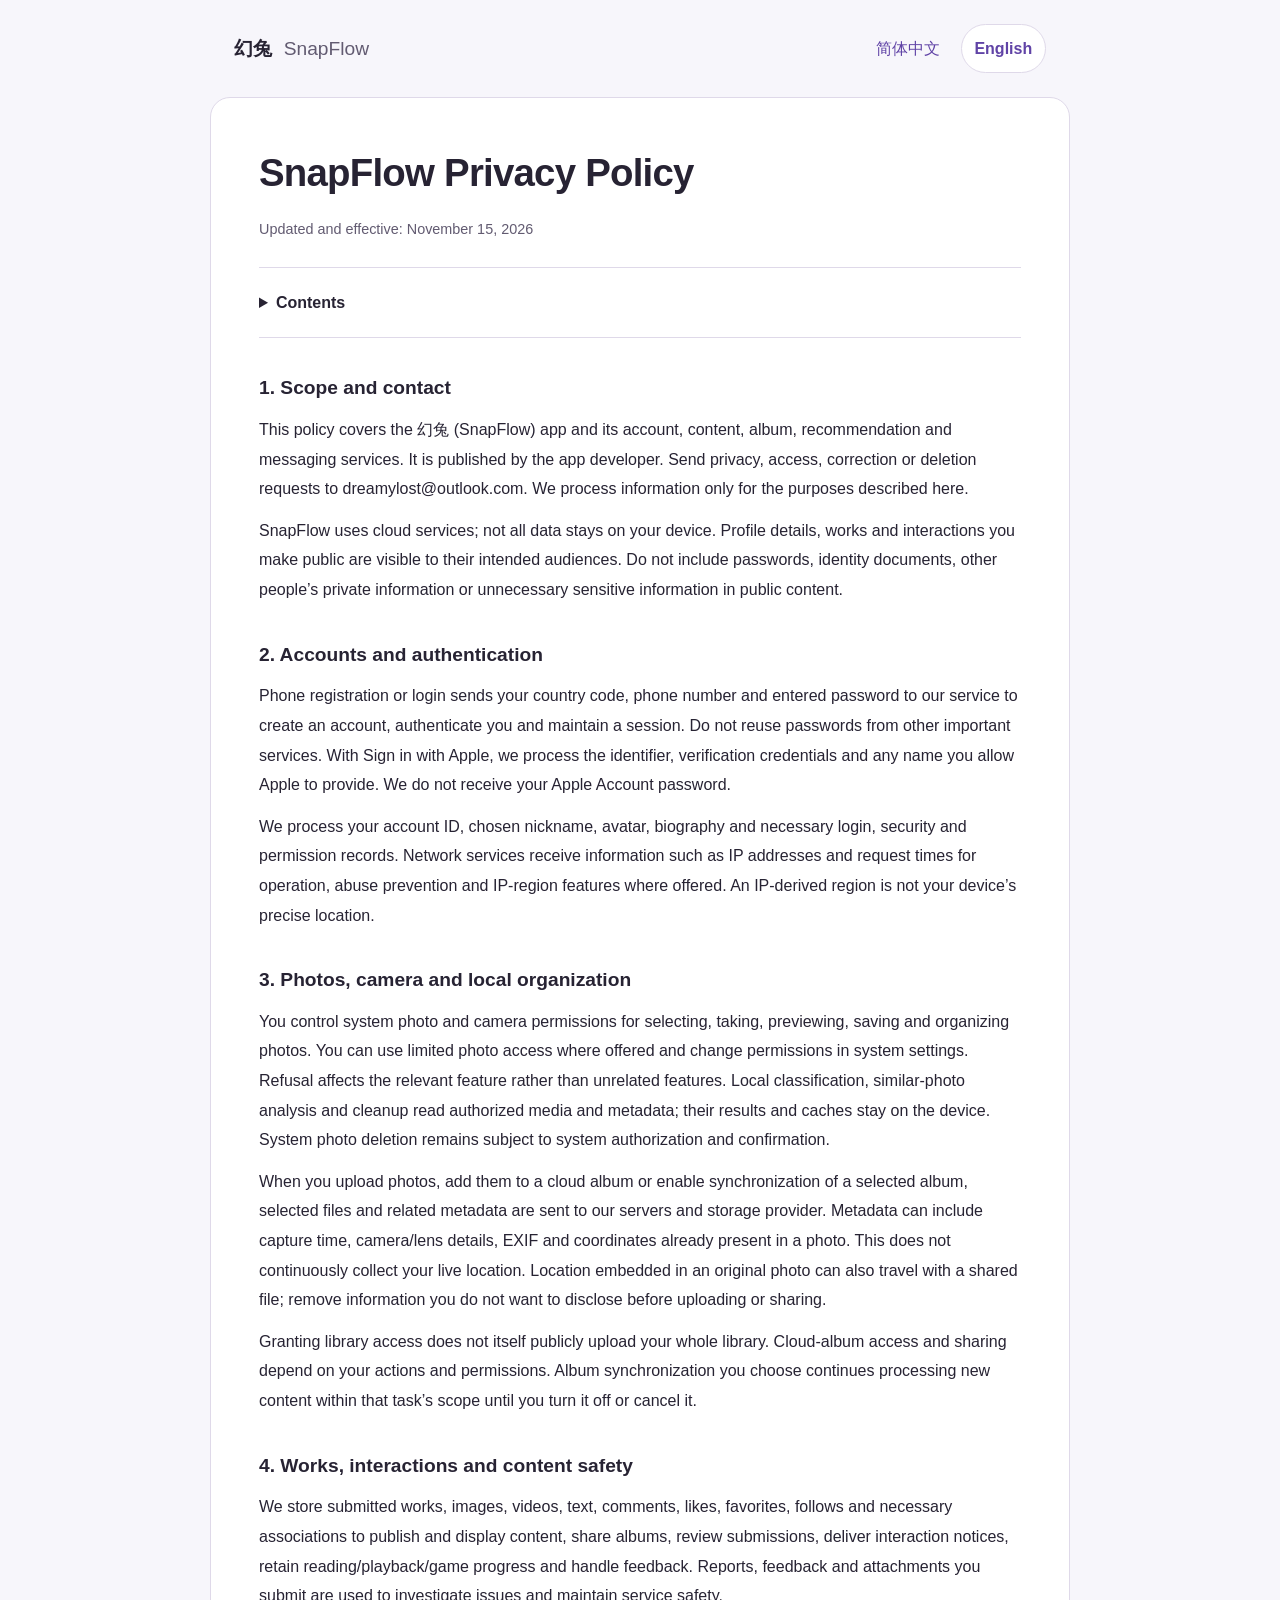
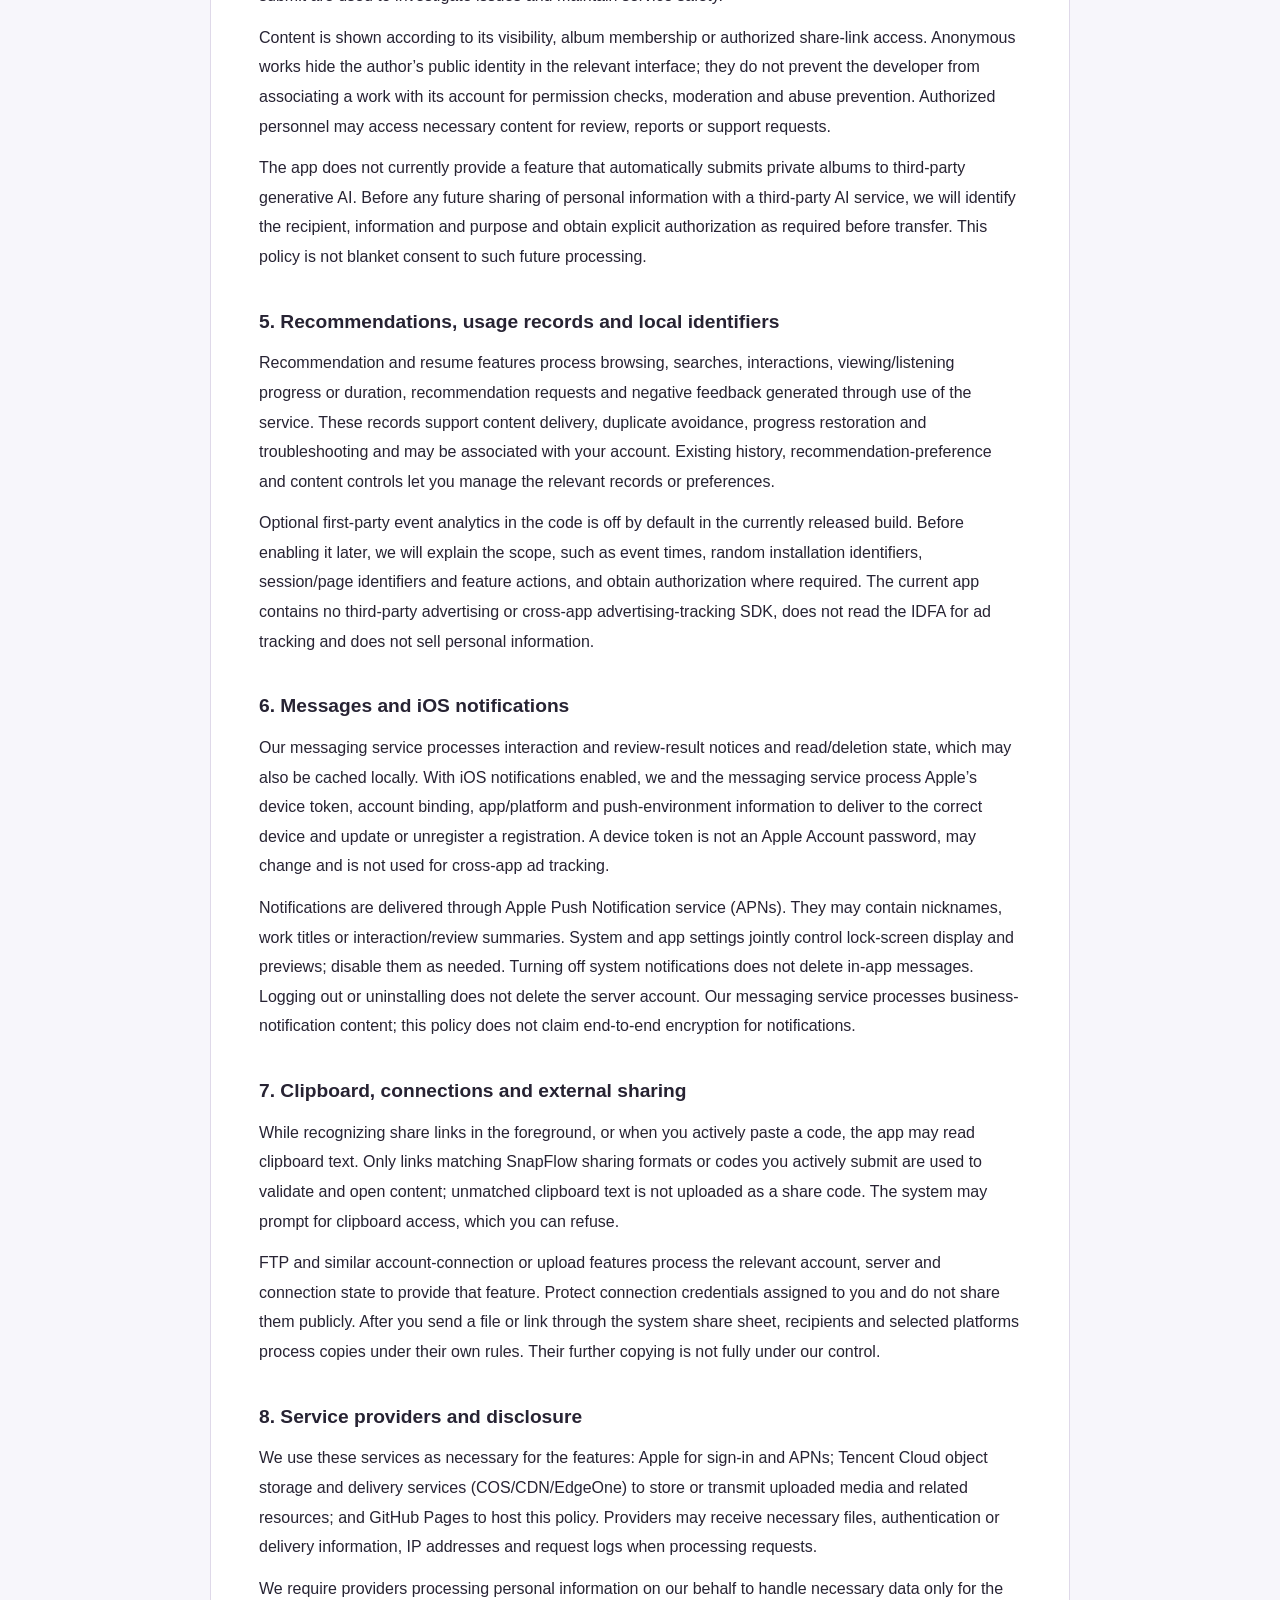
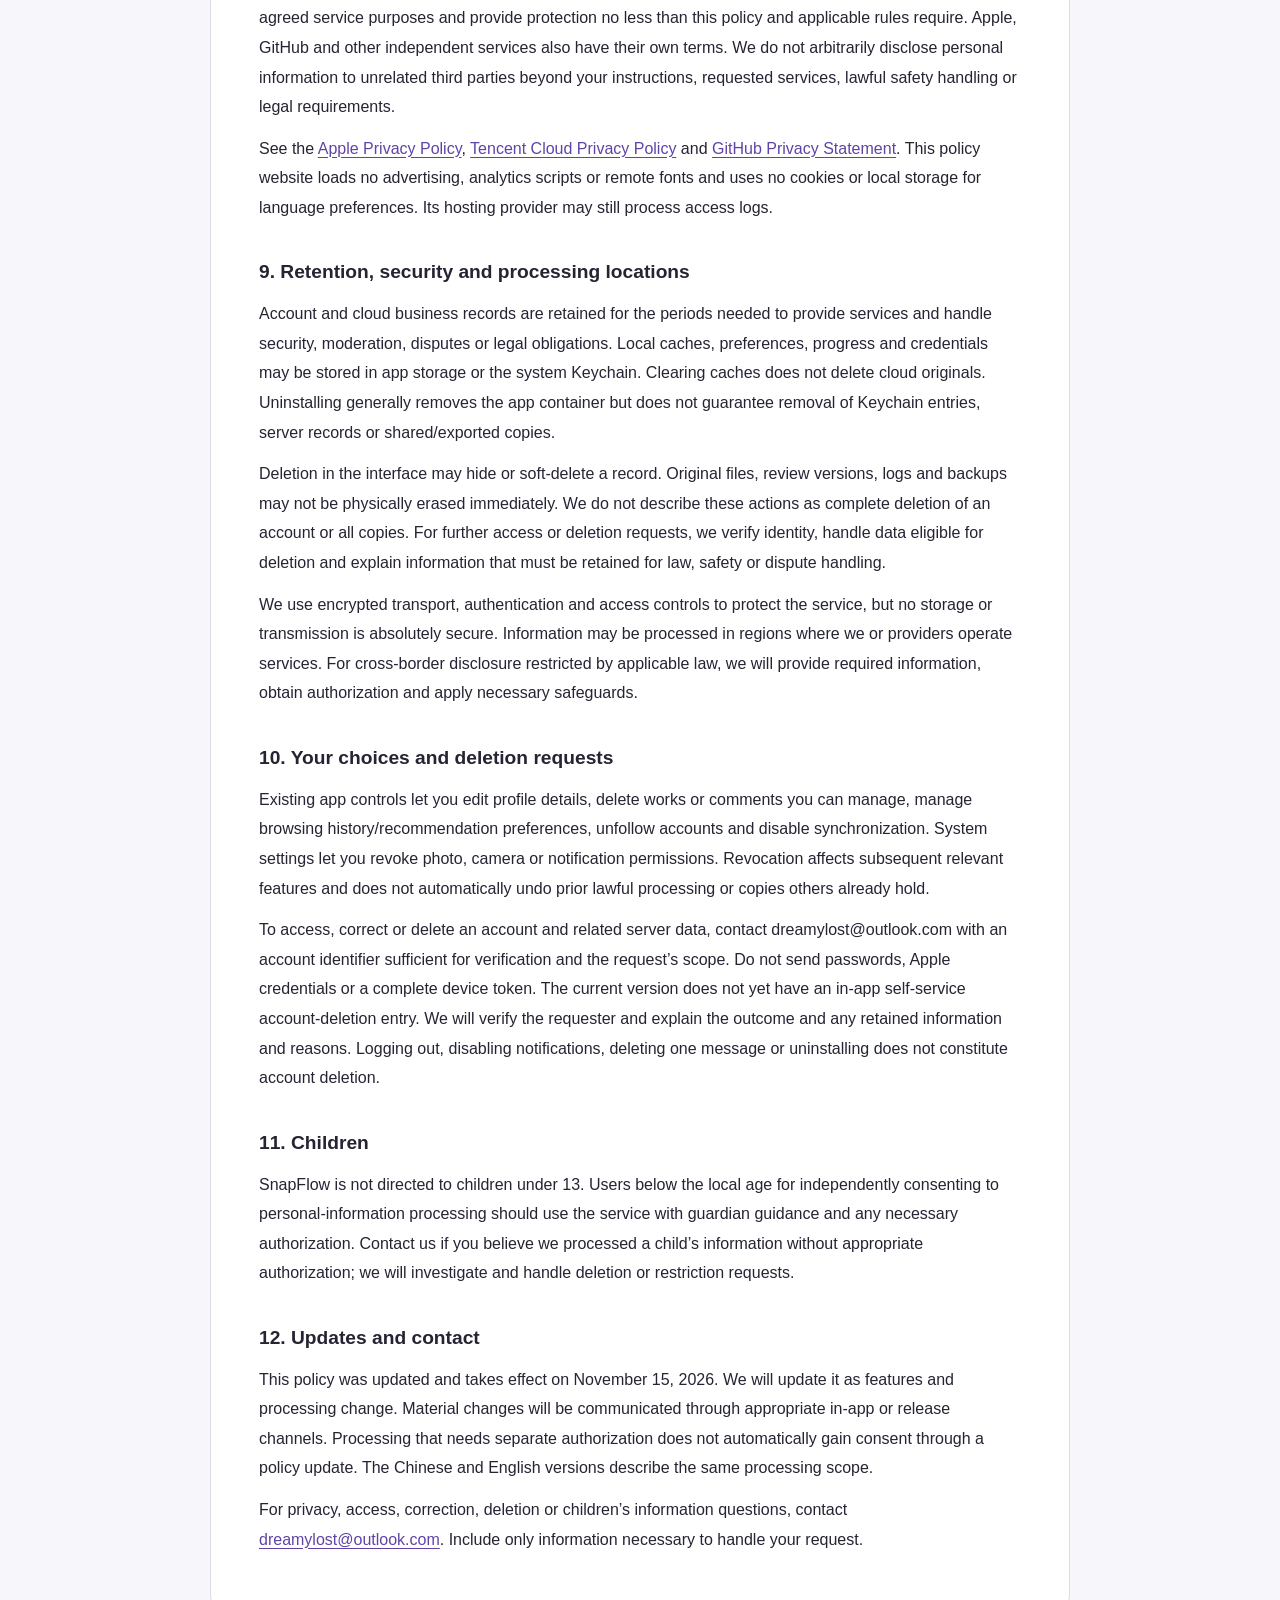
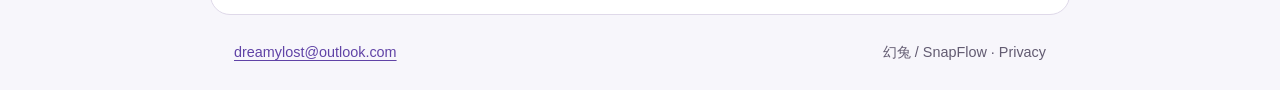
==== en.html @ d694e3eb "feat: publish bilingual SnapFlow privacy policy" ====
<!doctype html>
<html lang="en">
<head>
  <meta charset="utf-8">
  <meta name="viewport" content="width=device-width, initial-scale=1">
  <meta name="color-scheme" content="light dark">
  <meta name="description" content="幻兔 / SnapFlow 隐私政策 · Privacy Policy">
  <title>SnapFlow Privacy Policy</title>
  <link rel="canonical" href="https://bitlap.org/sf-app-privacy/en.html">
  <link rel="alternate" hreflang="zh-CN" href="https://bitlap.org/sf-app-privacy/zh-CN.html">
  <link rel="alternate" hreflang="en" href="https://bitlap.org/sf-app-privacy/en.html">
  <link rel="alternate" hreflang="x-default" href="https://bitlap.org/sf-app-privacy/">
  <link rel="stylesheet" href="style.css">
</head>
<body>
  <a class="skip" href="#policy">跳至正文 / Skip to content</a>
  <header><a class="brand" href="index.html">幻兔 <span>SnapFlow</span></a>
    <nav aria-label="语言 / Language"><a href="zh-CN.html" hreflang="zh-CN">简体中文</a><a href="en.html" hreflang="en" aria-current="page">English</a></nav>
  </header>
  <main id="policy"><h1>SnapFlow Privacy Policy</h1><p class="date">Updated and effective: November 15, 2026</p><details><summary>Contents</summary><ul><li><a href="#scope">1. Scope and contact</a></li><li><a href="#account">2. Accounts and authentication</a></li><li><a href="#photos">3. Photos, camera and local organization</a></li><li><a href="#content">4. Works, interactions and content safety</a></li><li><a href="#recommendations">5. Recommendations, usage records and local identifiers</a></li><li><a href="#messages">6. Messages and iOS notifications</a></li><li><a href="#permissions">7. Clipboard, connections and external sharing</a></li><li><a href="#providers">8. Service providers and disclosure</a></li><li><a href="#retention">9. Retention, security and processing locations</a></li><li><a href="#choices">10. Your choices and deletion requests</a></li><li><a href="#children">11. Children</a></li><li><a href="#updates">12. Updates and contact</a></li></ul></details><section aria-labelledby="scope"><h2 id="scope">1. Scope and contact</h2><p>This policy covers the 幻兔 (SnapFlow) app and its account, content, album, recommendation and messaging services. It is published by the app developer. Send privacy, access, correction or deletion requests to dreamylost@outlook.com. We process information only for the purposes described here.</p><p>SnapFlow uses cloud services; not all data stays on your device. Profile details, works and interactions you make public are visible to their intended audiences. Do not include passwords, identity documents, other people’s private information or unnecessary sensitive information in public content.</p></section><section aria-labelledby="account"><h2 id="account">2. Accounts and authentication</h2><p>Phone registration or login sends your country code, phone number and entered password to our service to create an account, authenticate you and maintain a session. Do not reuse passwords from other important services. With Sign in with Apple, we process the identifier, verification credentials and any name you allow Apple to provide. We do not receive your Apple Account password.</p><p>We process your account ID, chosen nickname, avatar, biography and necessary login, security and permission records. Network services receive information such as IP addresses and request times for operation, abuse prevention and IP-region features where offered. An IP-derived region is not your device’s precise location.</p></section><section aria-labelledby="photos"><h2 id="photos">3. Photos, camera and local organization</h2><p>You control system photo and camera permissions for selecting, taking, previewing, saving and organizing photos. You can use limited photo access where offered and change permissions in system settings. Refusal affects the relevant feature rather than unrelated features. Local classification, similar-photo analysis and cleanup read authorized media and metadata; their results and caches stay on the device. System photo deletion remains subject to system authorization and confirmation.</p><p>When you upload photos, add them to a cloud album or enable synchronization of a selected album, selected files and related metadata are sent to our servers and storage provider. Metadata can include capture time, camera/lens details, EXIF and coordinates already present in a photo. This does not continuously collect your live location. Location embedded in an original photo can also travel with a shared file; remove information you do not want to disclose before uploading or sharing.</p><p>Granting library access does not itself publicly upload your whole library. Cloud-album access and sharing depend on your actions and permissions. Album synchronization you choose continues processing new content within that task’s scope until you turn it off or cancel it.</p></section><section aria-labelledby="content"><h2 id="content">4. Works, interactions and content safety</h2><p>We store submitted works, images, videos, text, comments, likes, favorites, follows and necessary associations to publish and display content, share albums, review submissions, deliver interaction notices, retain reading/playback/game progress and handle feedback. Reports, feedback and attachments you submit are used to investigate issues and maintain service safety.</p><p>Content is shown according to its visibility, album membership or authorized share-link access. Anonymous works hide the author’s public identity in the relevant interface; they do not prevent the developer from associating a work with its account for permission checks, moderation and abuse prevention. Authorized personnel may access necessary content for review, reports or support requests.</p><p>The app does not currently provide a feature that automatically submits private albums to third-party generative AI. Before any future sharing of personal information with a third-party AI service, we will identify the recipient, information and purpose and obtain explicit authorization as required before transfer. This policy is not blanket consent to such future processing.</p></section><section aria-labelledby="recommendations"><h2 id="recommendations">5. Recommendations, usage records and local identifiers</h2><p>Recommendation and resume features process browsing, searches, interactions, viewing/listening progress or duration, recommendation requests and negative feedback generated through use of the service. These records support content delivery, duplicate avoidance, progress restoration and troubleshooting and may be associated with your account. Existing history, recommendation-preference and content controls let you manage the relevant records or preferences.</p><p>Optional first-party event analytics in the code is off by default in the currently released build. Before enabling it later, we will explain the scope, such as event times, random installation identifiers, session/page identifiers and feature actions, and obtain authorization where required. The current app contains no third-party advertising or cross-app advertising-tracking SDK, does not read the IDFA for ad tracking and does not sell personal information.</p></section><section aria-labelledby="messages"><h2 id="messages">6. Messages and iOS notifications</h2><p>Our messaging service processes interaction and review-result notices and read/deletion state, which may also be cached locally. With iOS notifications enabled, we and the messaging service process Apple’s device token, account binding, app/platform and push-environment information to deliver to the correct device and update or unregister a registration. A device token is not an Apple Account password, may change and is not used for cross-app ad tracking.</p><p>Notifications are delivered through Apple Push Notification service (APNs). They may contain nicknames, work titles or interaction/review summaries. System and app settings jointly control lock-screen display and previews; disable them as needed. Turning off system notifications does not delete in-app messages. Logging out or uninstalling does not delete the server account. Our messaging service processes business-notification content; this policy does not claim end-to-end encryption for notifications.</p></section><section aria-labelledby="permissions"><h2 id="permissions">7. Clipboard, connections and external sharing</h2><p>While recognizing share links in the foreground, or when you actively paste a code, the app may read clipboard text. Only links matching SnapFlow sharing formats or codes you actively submit are used to validate and open content; unmatched clipboard text is not uploaded as a share code. The system may prompt for clipboard access, which you can refuse.</p><p>FTP and similar account-connection or upload features process the relevant account, server and connection state to provide that feature. Protect connection credentials assigned to you and do not share them publicly. After you send a file or link through the system share sheet, recipients and selected platforms process copies under their own rules. Their further copying is not fully under our control.</p></section><section aria-labelledby="providers"><h2 id="providers">8. Service providers and disclosure</h2><p>We use these services as necessary for the features: Apple for sign-in and APNs; Tencent Cloud object storage and delivery services (COS/CDN/EdgeOne) to store or transmit uploaded media and related resources; and GitHub Pages to host this policy. Providers may receive necessary files, authentication or delivery information, IP addresses and request logs when processing requests.</p><p>We require providers processing personal information on our behalf to handle necessary data only for the agreed service purposes and provide protection no less than this policy and applicable rules require. Apple, GitHub and other independent services also have their own terms. We do not arbitrarily disclose personal information to unrelated third parties beyond your instructions, requested services, lawful safety handling or legal requirements.</p><p>See the <a href="https://www.apple.com/legal/privacy/">Apple Privacy Policy</a>, <a href="https://www.tencentcloud.com/document/product/301/17345">Tencent Cloud Privacy Policy</a> and <a href="https://docs.github.com/en/site-policy/privacy-policies/github-general-privacy-statement">GitHub Privacy Statement</a>. This policy website loads no advertising, analytics scripts or remote fonts and uses no cookies or local storage for language preferences. Its hosting provider may still process access logs.</p></section><section aria-labelledby="retention"><h2 id="retention">9. Retention, security and processing locations</h2><p>Account and cloud business records are retained for the periods needed to provide services and handle security, moderation, disputes or legal obligations. Local caches, preferences, progress and credentials may be stored in app storage or the system Keychain. Clearing caches does not delete cloud originals. Uninstalling generally removes the app container but does not guarantee removal of Keychain entries, server records or shared/exported copies.</p><p>Deletion in the interface may hide or soft-delete a record. Original files, review versions, logs and backups may not be physically erased immediately. We do not describe these actions as complete deletion of an account or all copies. For further access or deletion requests, we verify identity, handle data eligible for deletion and explain information that must be retained for law, safety or dispute handling.</p><p>We use encrypted transport, authentication and access controls to protect the service, but no storage or transmission is absolutely secure. Information may be processed in regions where we or providers operate services. For cross-border disclosure restricted by applicable law, we will provide required information, obtain authorization and apply necessary safeguards.</p></section><section aria-labelledby="choices"><h2 id="choices">10. Your choices and deletion requests</h2><p>Existing app controls let you edit profile details, delete works or comments you can manage, manage browsing history/recommendation preferences, unfollow accounts and disable synchronization. System settings let you revoke photo, camera or notification permissions. Revocation affects subsequent relevant features and does not automatically undo prior lawful processing or copies others already hold.</p><p>To access, correct or delete an account and related server data, contact dreamylost@outlook.com with an account identifier sufficient for verification and the request’s scope. Do not send passwords, Apple credentials or a complete device token. The current version does not yet have an in-app self-service account-deletion entry. We will verify the requester and explain the outcome and any retained information and reasons. Logging out, disabling notifications, deleting one message or uninstalling does not constitute account deletion.</p></section><section aria-labelledby="children"><h2 id="children">11. Children</h2><p>SnapFlow is not directed to children under 13. Users below the local age for independently consenting to personal-information processing should use the service with guardian guidance and any necessary authorization. Contact us if you believe we processed a child’s information without appropriate authorization; we will investigate and handle deletion or restriction requests.</p></section><section aria-labelledby="updates"><h2 id="updates">12. Updates and contact</h2><p>This policy was updated and takes effect on November 15, 2026. We will update it as features and processing change. Material changes will be communicated through appropriate in-app or release channels. Processing that needs separate authorization does not automatically gain consent through a policy update. The Chinese and English versions describe the same processing scope.</p><p>For privacy, access, correction, deletion or children’s information questions, contact <a href="mailto:dreamylost@outlook.com">dreamylost@outlook.com</a>. Include only information necessary to handle your request.</p></section></main>
  <footer><a href="mailto:dreamylost@outlook.com">dreamylost@outlook.com</a>
    <span>幻兔 / SnapFlow · Privacy</span></footer>
</body>
</html>
---- style.css ----
:root { color-scheme: light dark; --bg:#f7f6fb; --paper:#fff; --ink:#272333; --muted:#625b71; --line:#dfd9e9; --accent:#6043a6; }
* { box-sizing:border-box; }
html { scroll-padding-top:1.5rem; }
body { margin:0; background:var(--bg); color:var(--ink); font:1rem/1.85 -apple-system,BlinkMacSystemFont,"Segoe UI",sans-serif; overflow-wrap:anywhere; }
a { color:var(--accent); text-underline-offset:.2em; }
a:hover { text-decoration-thickness:2px; }
a:focus-visible,summary:focus-visible { outline:3px solid var(--accent); outline-offset:4px; border-radius:3px; }
header,main,footer { max-width:860px; margin:auto; }
header { display:flex; justify-content:space-between; align-items:center; flex-wrap:wrap; gap:1rem; padding:1.5rem; }
.brand { font-weight:750; font-size:1.2rem; text-decoration:none; color:var(--ink); }
.brand span { color:var(--muted); font-weight:400; margin-left:.4rem; }
nav { display:flex; gap:.4rem; flex-wrap:wrap; }
nav a { padding:.55rem .8rem; text-decoration:none; border:1px solid transparent; border-radius:999px; }
nav a[aria-current="page"] { border-color:var(--line); background:var(--paper); font-weight:650; }
main { background:var(--paper); padding:clamp(1.25rem,5vw,3rem); border:1px solid var(--line); border-radius:20px; }
h1 { margin:0; font-size:clamp(1.8rem,5vw,2.4rem); line-height:1.4; letter-spacing:-.02em; }
h1 span { color:var(--muted); font-weight:500; }
h2 { font-size:1.2rem; margin:2.25rem 0 .75rem; line-height:1.5; }
p { margin:.75rem 0; }
.date { color:var(--muted); font-size:.9rem; margin:1rem 0 1.5rem; }
details { border-block:1px solid var(--line); padding:.8rem 0; }
summary { cursor:pointer; font-weight:600; min-height:44px; display:list-item; align-content:center; }
details ul { list-style:none; padding:0; margin:.5rem 0; }
details li a { display:block; padding:.25rem 0; }
.choices { display:grid; grid-template-columns:repeat(auto-fit,minmax(min(100%,220px),1fr)); gap:1rem; margin:1.5rem 0; }
.choices a { display:flex; justify-content:space-between; gap:1rem; padding:1rem; border:1px solid var(--line); border-radius:12px; text-decoration:none; font-weight:650; }
footer { padding:1.5rem; color:var(--muted); font-size:.9rem; display:flex; justify-content:space-between; flex-wrap:wrap; gap:.5rem; }
.skip { position:absolute; left:1rem; top:-8rem; background:var(--paper); padding:.75rem; z-index:1; }
.skip:focus { top:1rem; }
@media (max-width:600px) { main { margin:0 .75rem; border-radius:14px; } header,footer { padding:1.25rem; } }
@media (prefers-color-scheme:dark) { :root { --bg:#1d1b24; --paper:#262330; --ink:#f2edf9; --muted:#c3b9d1; --line:#4a425c; --accent:#c9b3ff; } }
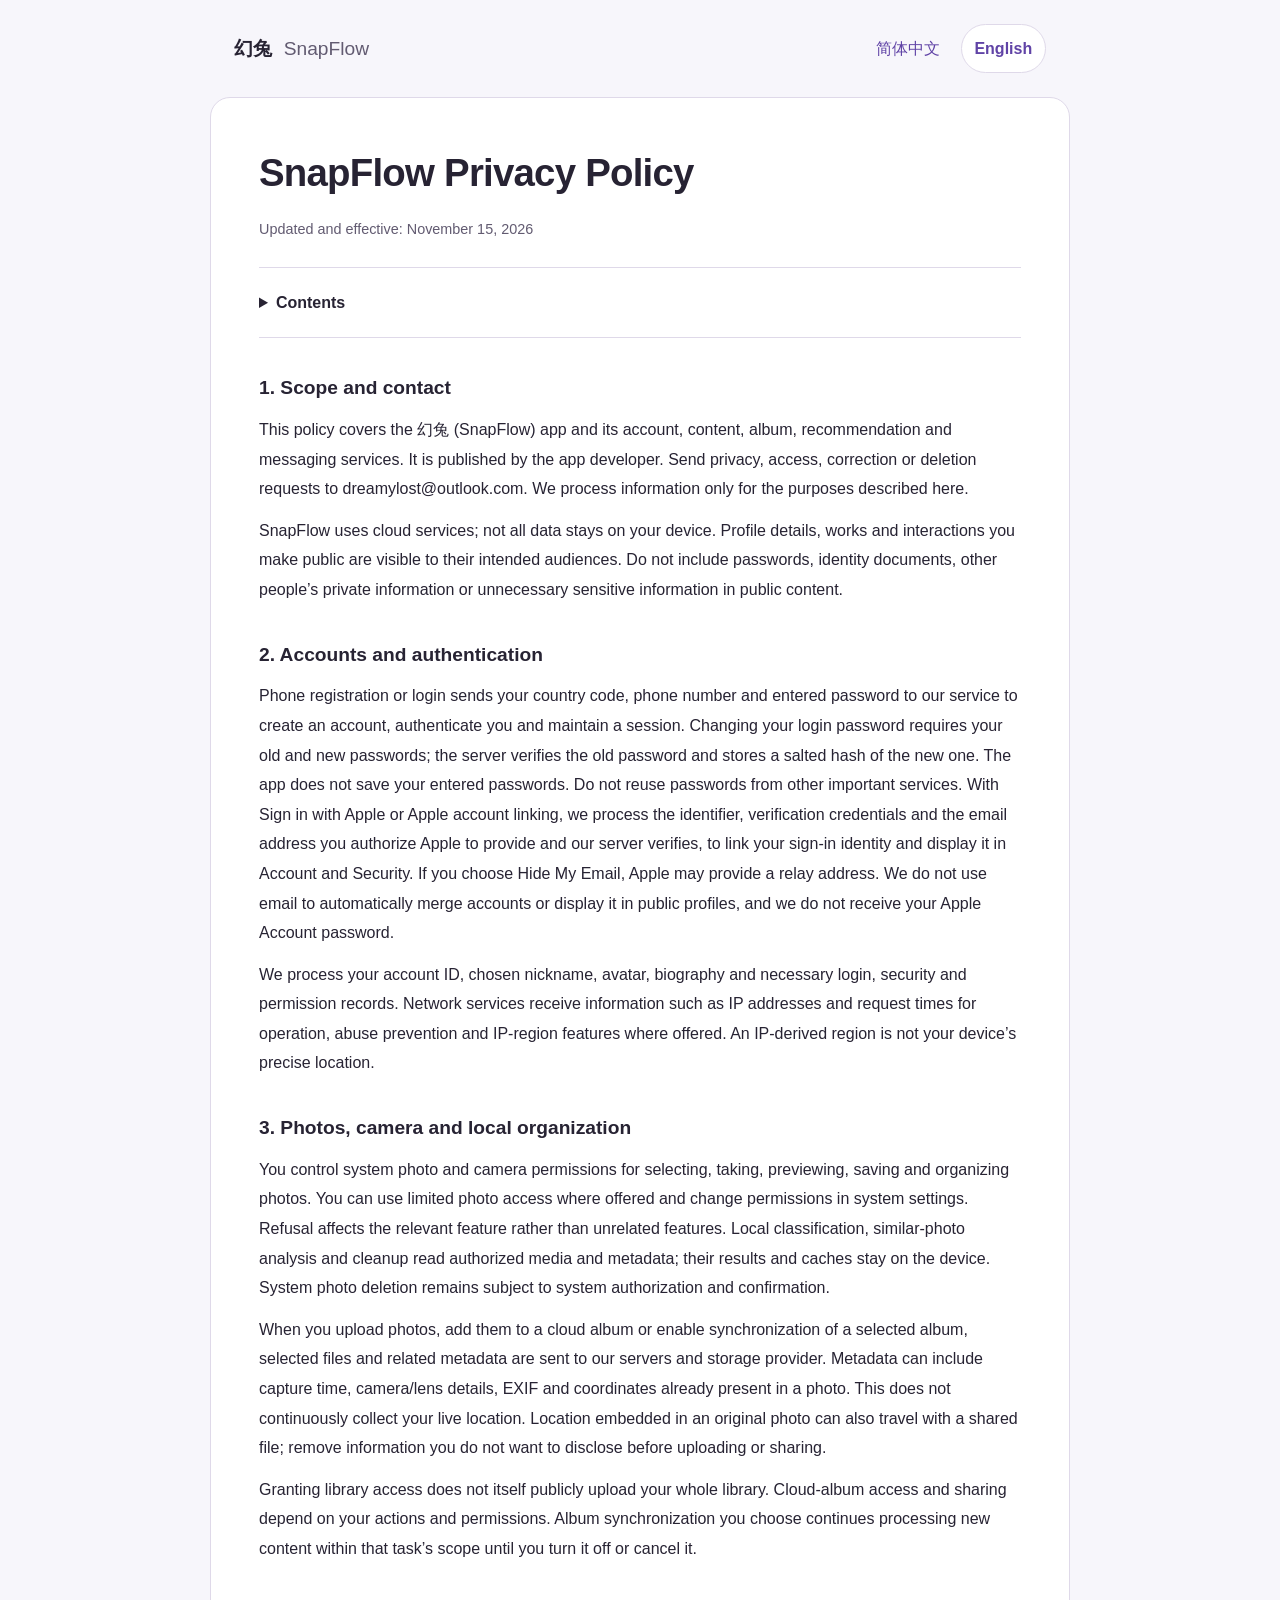
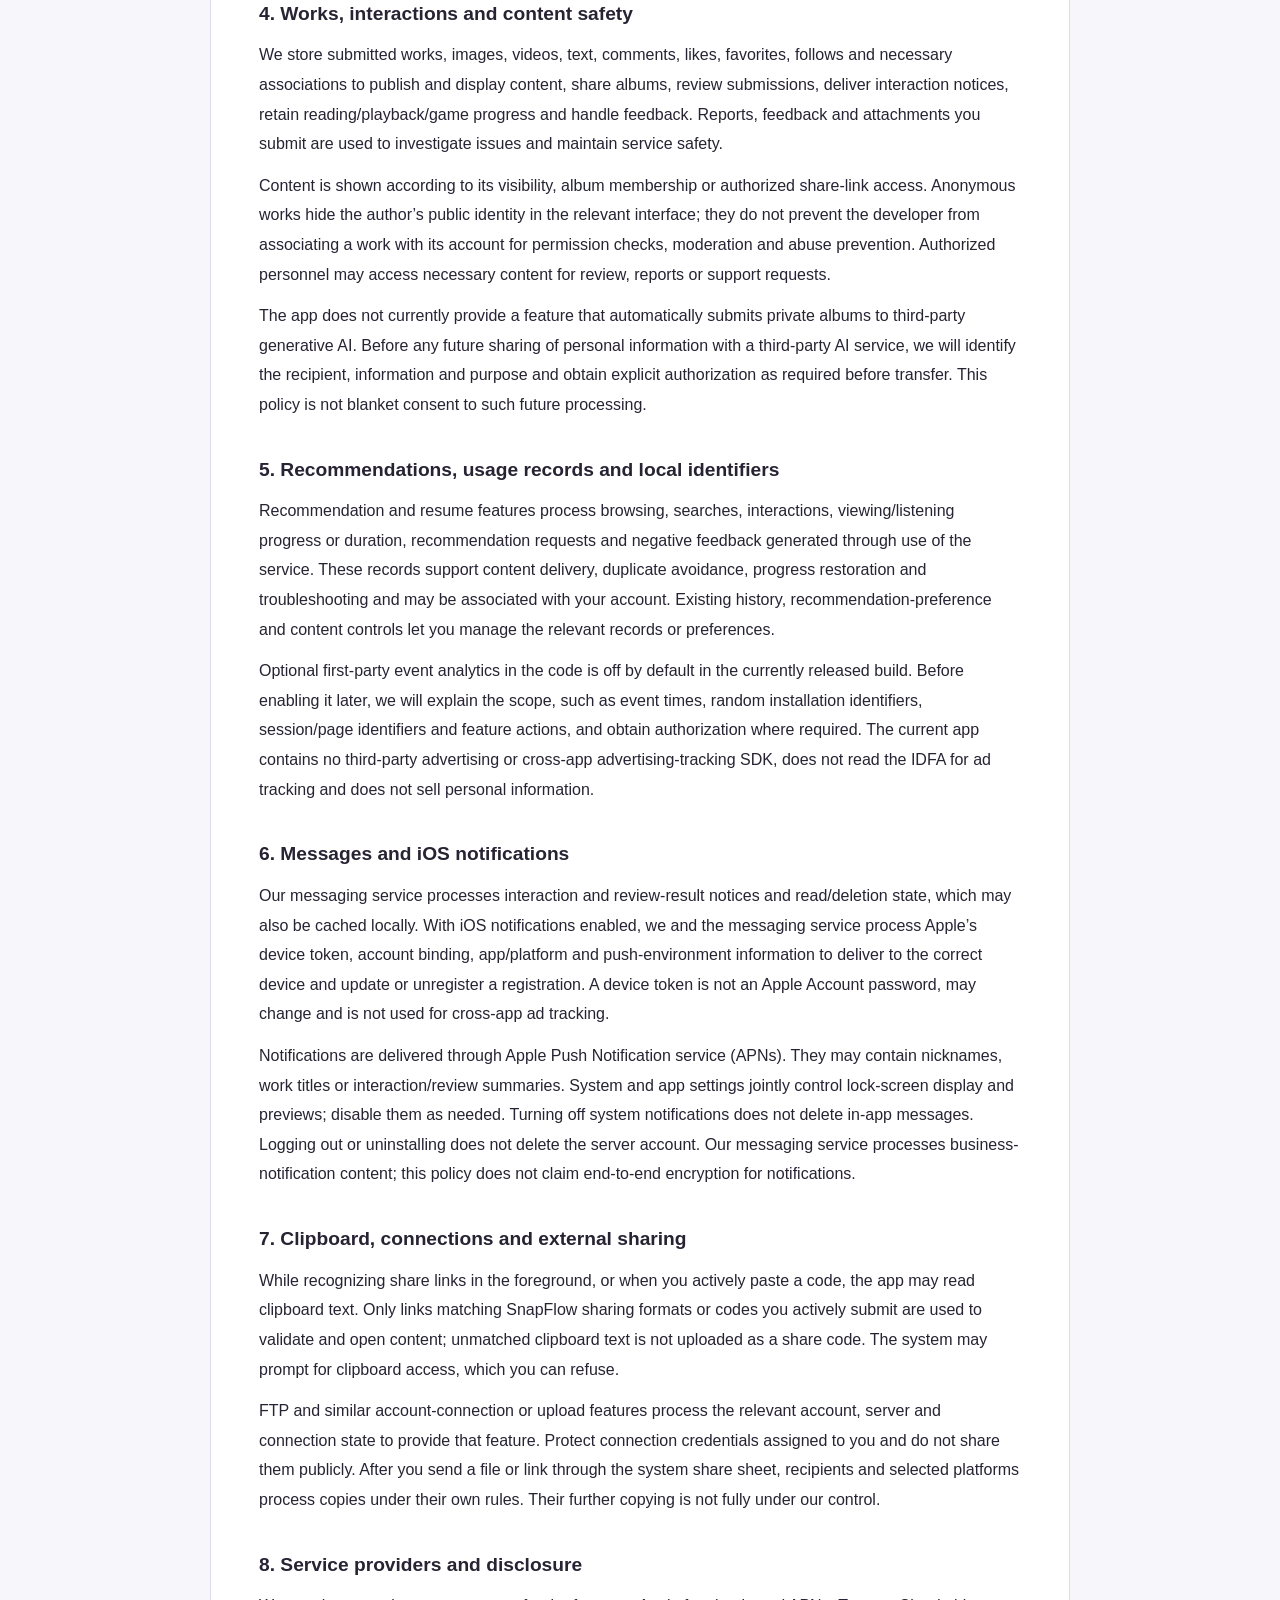
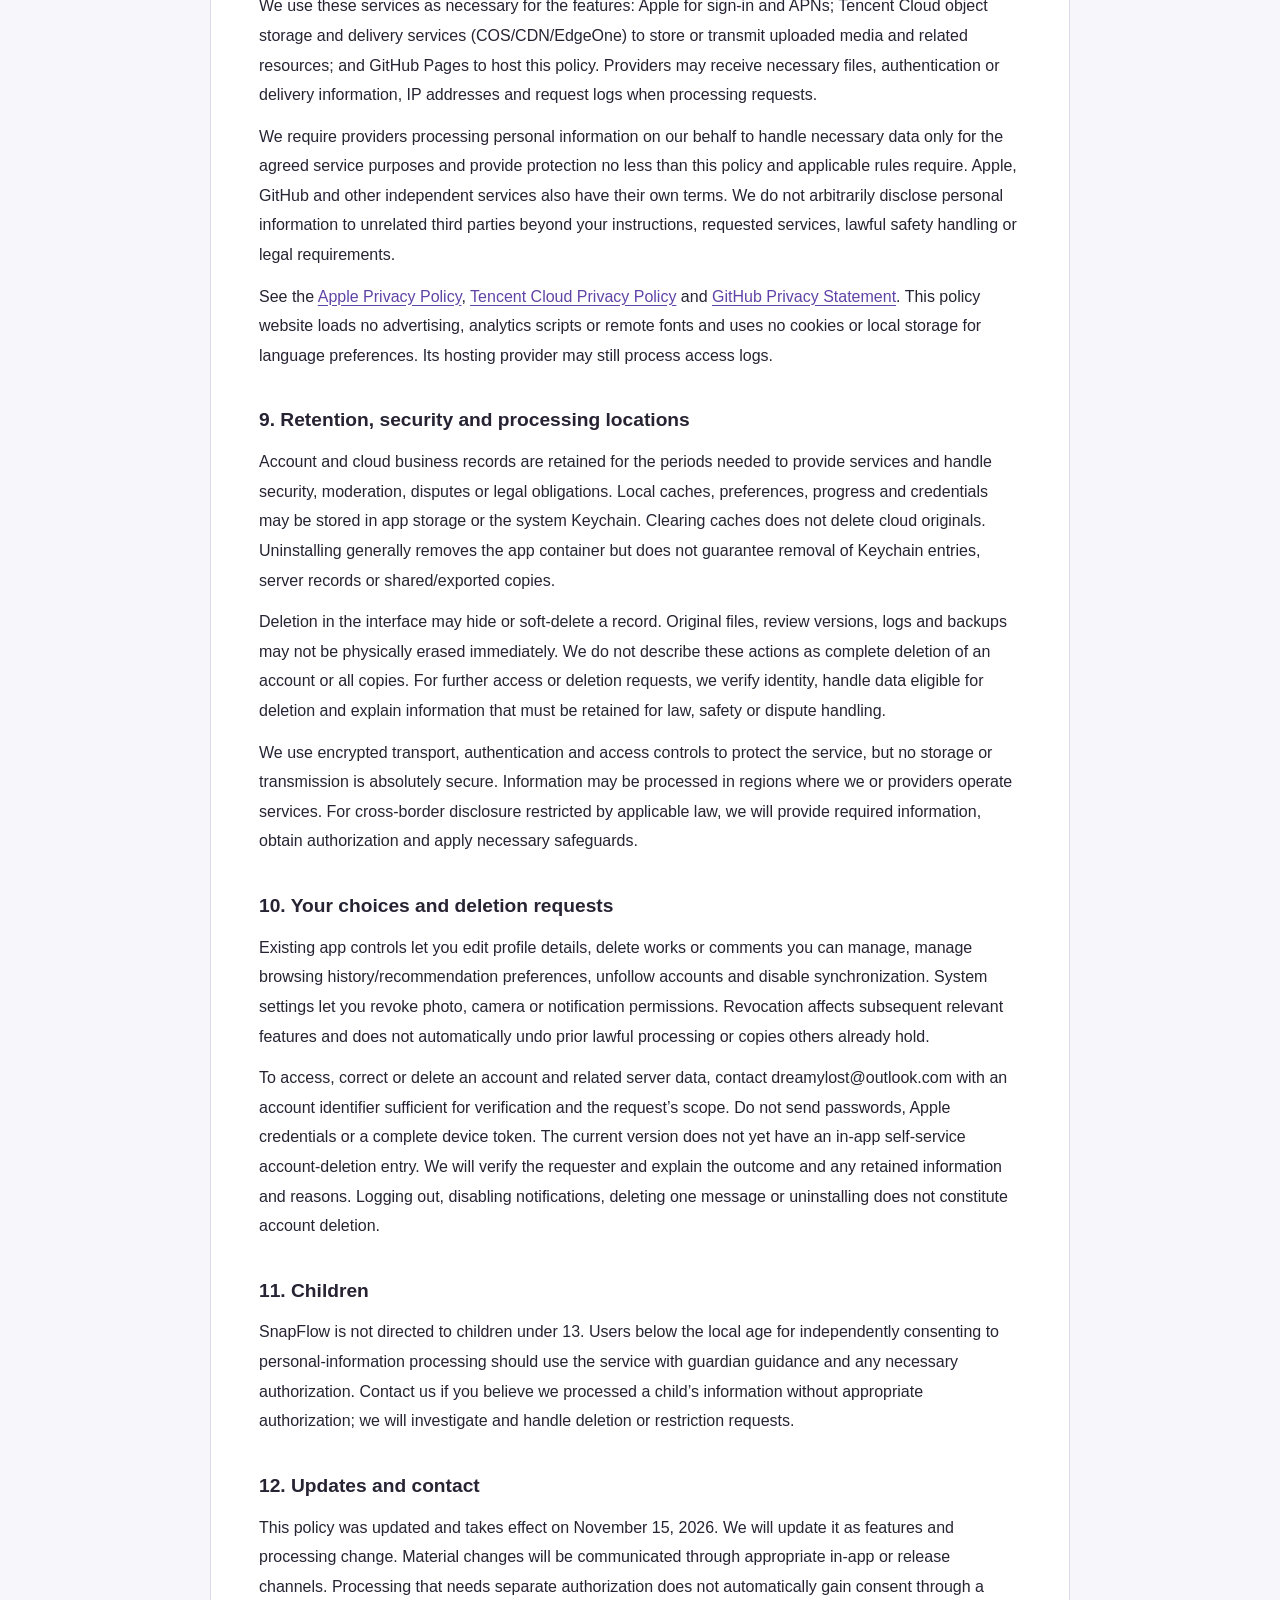
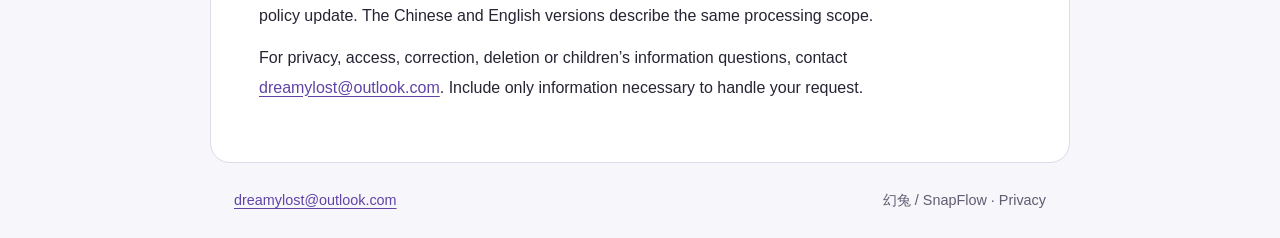
==== commit 5a151a3b: "docs: explain verified Apple email and password changes" ====
--- a/en.html
+++ b/en.html
@@ -17,7 +17,7 @@
   <header><a class="brand" href="index.html">幻兔 <span>SnapFlow</span></a>
     <nav aria-label="语言 / Language"><a href="zh-CN.html" hreflang="zh-CN">简体中文</a><a href="en.html" hreflang="en" aria-current="page">English</a></nav>
   </header>
-  <main id="policy"><h1>SnapFlow Privacy Policy</h1><p class="date">Updated and effective: November 15, 2026</p><details><summary>Contents</summary><ul><li><a href="#scope">1. Scope and contact</a></li><li><a href="#account">2. Accounts and authentication</a></li><li><a href="#photos">3. Photos, camera and local organization</a></li><li><a href="#content">4. Works, interactions and content safety</a></li><li><a href="#recommendations">5. Recommendations, usage records and local identifiers</a></li><li><a href="#messages">6. Messages and iOS notifications</a></li><li><a href="#permissions">7. Clipboard, connections and external sharing</a></li><li><a href="#providers">8. Service providers and disclosure</a></li><li><a href="#retention">9. Retention, security and processing locations</a></li><li><a href="#choices">10. Your choices and deletion requests</a></li><li><a href="#children">11. Children</a></li><li><a href="#updates">12. Updates and contact</a></li></ul></details><section aria-labelledby="scope"><h2 id="scope">1. Scope and contact</h2><p>This policy covers the 幻兔 (SnapFlow) app and its account, content, album, recommendation and messaging services. It is published by the app developer. Send privacy, access, correction or deletion requests to dreamylost@outlook.com. We process information only for the purposes described here.</p><p>SnapFlow uses cloud services; not all data stays on your device. Profile details, works and interactions you make public are visible to their intended audiences. Do not include passwords, identity documents, other people’s private information or unnecessary sensitive information in public content.</p></section><section aria-labelledby="account"><h2 id="account">2. Accounts and authentication</h2><p>Phone registration or login sends your country code, phone number and entered password to our service to create an account, authenticate you and maintain a session. Do not reuse passwords from other important services. With Sign in with Apple, we process the identifier, verification credentials and any name you allow Apple to provide. We do not receive your Apple Account password.</p><p>We process your account ID, chosen nickname, avatar, biography and necessary login, security and permission records. Network services receive information such as IP addresses and request times for operation, abuse prevention and IP-region features where offered. An IP-derived region is not your device’s precise location.</p></section><section aria-labelledby="photos"><h2 id="photos">3. Photos, camera and local organization</h2><p>You control system photo and camera permissions for selecting, taking, previewing, saving and organizing photos. You can use limited photo access where offered and change permissions in system settings. Refusal affects the relevant feature rather than unrelated features. Local classification, similar-photo analysis and cleanup read authorized media and metadata; their results and caches stay on the device. System photo deletion remains subject to system authorization and confirmation.</p><p>When you upload photos, add them to a cloud album or enable synchronization of a selected album, selected files and related metadata are sent to our servers and storage provider. Metadata can include capture time, camera/lens details, EXIF and coordinates already present in a photo. This does not continuously collect your live location. Location embedded in an original photo can also travel with a shared file; remove information you do not want to disclose before uploading or sharing.</p><p>Granting library access does not itself publicly upload your whole library. Cloud-album access and sharing depend on your actions and permissions. Album synchronization you choose continues processing new content within that task’s scope until you turn it off or cancel it.</p></section><section aria-labelledby="content"><h2 id="content">4. Works, interactions and content safety</h2><p>We store submitted works, images, videos, text, comments, likes, favorites, follows and necessary associations to publish and display content, share albums, review submissions, deliver interaction notices, retain reading/playback/game progress and handle feedback. Reports, feedback and attachments you submit are used to investigate issues and maintain service safety.</p><p>Content is shown according to its visibility, album membership or authorized share-link access. Anonymous works hide the author’s public identity in the relevant interface; they do not prevent the developer from associating a work with its account for permission checks, moderation and abuse prevention. Authorized personnel may access necessary content for review, reports or support requests.</p><p>The app does not currently provide a feature that automatically submits private albums to third-party generative AI. Before any future sharing of personal information with a third-party AI service, we will identify the recipient, information and purpose and obtain explicit authorization as required before transfer. This policy is not blanket consent to such future processing.</p></section><section aria-labelledby="recommendations"><h2 id="recommendations">5. Recommendations, usage records and local identifiers</h2><p>Recommendation and resume features process browsing, searches, interactions, viewing/listening progress or duration, recommendation requests and negative feedback generated through use of the service. These records support content delivery, duplicate avoidance, progress restoration and troubleshooting and may be associated with your account. Existing history, recommendation-preference and content controls let you manage the relevant records or preferences.</p><p>Optional first-party event analytics in the code is off by default in the currently released build. Before enabling it later, we will explain the scope, such as event times, random installation identifiers, session/page identifiers and feature actions, and obtain authorization where required. The current app contains no third-party advertising or cross-app advertising-tracking SDK, does not read the IDFA for ad tracking and does not sell personal information.</p></section><section aria-labelledby="messages"><h2 id="messages">6. Messages and iOS notifications</h2><p>Our messaging service processes interaction and review-result notices and read/deletion state, which may also be cached locally. With iOS notifications enabled, we and the messaging service process Apple’s device token, account binding, app/platform and push-environment information to deliver to the correct device and update or unregister a registration. A device token is not an Apple Account password, may change and is not used for cross-app ad tracking.</p><p>Notifications are delivered through Apple Push Notification service (APNs). They may contain nicknames, work titles or interaction/review summaries. System and app settings jointly control lock-screen display and previews; disable them as needed. Turning off system notifications does not delete in-app messages. Logging out or uninstalling does not delete the server account. Our messaging service processes business-notification content; this policy does not claim end-to-end encryption for notifications.</p></section><section aria-labelledby="permissions"><h2 id="permissions">7. Clipboard, connections and external sharing</h2><p>While recognizing share links in the foreground, or when you actively paste a code, the app may read clipboard text. Only links matching SnapFlow sharing formats or codes you actively submit are used to validate and open content; unmatched clipboard text is not uploaded as a share code. The system may prompt for clipboard access, which you can refuse.</p><p>FTP and similar account-connection or upload features process the relevant account, server and connection state to provide that feature. Protect connection credentials assigned to you and do not share them publicly. After you send a file or link through the system share sheet, recipients and selected platforms process copies under their own rules. Their further copying is not fully under our control.</p></section><section aria-labelledby="providers"><h2 id="providers">8. Service providers and disclosure</h2><p>We use these services as necessary for the features: Apple for sign-in and APNs; Tencent Cloud object storage and delivery services (COS/CDN/EdgeOne) to store or transmit uploaded media and related resources; and GitHub Pages to host this policy. Providers may receive necessary files, authentication or delivery information, IP addresses and request logs when processing requests.</p><p>We require providers processing personal information on our behalf to handle necessary data only for the agreed service purposes and provide protection no less than this policy and applicable rules require. Apple, GitHub and other independent services also have their own terms. We do not arbitrarily disclose personal information to unrelated third parties beyond your instructions, requested services, lawful safety handling or legal requirements.</p><p>See the <a href="https://www.apple.com/legal/privacy/">Apple Privacy Policy</a>, <a href="https://www.tencentcloud.com/document/product/301/17345">Tencent Cloud Privacy Policy</a> and <a href="https://docs.github.com/en/site-policy/privacy-policies/github-general-privacy-statement">GitHub Privacy Statement</a>. This policy website loads no advertising, analytics scripts or remote fonts and uses no cookies or local storage for language preferences. Its hosting provider may still process access logs.</p></section><section aria-labelledby="retention"><h2 id="retention">9. Retention, security and processing locations</h2><p>Account and cloud business records are retained for the periods needed to provide services and handle security, moderation, disputes or legal obligations. Local caches, preferences, progress and credentials may be stored in app storage or the system Keychain. Clearing caches does not delete cloud originals. Uninstalling generally removes the app container but does not guarantee removal of Keychain entries, server records or shared/exported copies.</p><p>Deletion in the interface may hide or soft-delete a record. Original files, review versions, logs and backups may not be physically erased immediately. We do not describe these actions as complete deletion of an account or all copies. For further access or deletion requests, we verify identity, handle data eligible for deletion and explain information that must be retained for law, safety or dispute handling.</p><p>We use encrypted transport, authentication and access controls to protect the service, but no storage or transmission is absolutely secure. Information may be processed in regions where we or providers operate services. For cross-border disclosure restricted by applicable law, we will provide required information, obtain authorization and apply necessary safeguards.</p></section><section aria-labelledby="choices"><h2 id="choices">10. Your choices and deletion requests</h2><p>Existing app controls let you edit profile details, delete works or comments you can manage, manage browsing history/recommendation preferences, unfollow accounts and disable synchronization. System settings let you revoke photo, camera or notification permissions. Revocation affects subsequent relevant features and does not automatically undo prior lawful processing or copies others already hold.</p><p>To access, correct or delete an account and related server data, contact dreamylost@outlook.com with an account identifier sufficient for verification and the request’s scope. Do not send passwords, Apple credentials or a complete device token. The current version does not yet have an in-app self-service account-deletion entry. We will verify the requester and explain the outcome and any retained information and reasons. Logging out, disabling notifications, deleting one message or uninstalling does not constitute account deletion.</p></section><section aria-labelledby="children"><h2 id="children">11. Children</h2><p>SnapFlow is not directed to children under 13. Users below the local age for independently consenting to personal-information processing should use the service with guardian guidance and any necessary authorization. Contact us if you believe we processed a child’s information without appropriate authorization; we will investigate and handle deletion or restriction requests.</p></section><section aria-labelledby="updates"><h2 id="updates">12. Updates and contact</h2><p>This policy was updated and takes effect on November 15, 2026. We will update it as features and processing change. Material changes will be communicated through appropriate in-app or release channels. Processing that needs separate authorization does not automatically gain consent through a policy update. The Chinese and English versions describe the same processing scope.</p><p>For privacy, access, correction, deletion or children’s information questions, contact <a href="mailto:dreamylost@outlook.com">dreamylost@outlook.com</a>. Include only information necessary to handle your request.</p></section></main>
+  <main id="policy"><h1>SnapFlow Privacy Policy</h1><p class="date">Updated and effective: November 15, 2026</p><details><summary>Contents</summary><ul><li><a href="#scope">1. Scope and contact</a></li><li><a href="#account">2. Accounts and authentication</a></li><li><a href="#photos">3. Photos, camera and local organization</a></li><li><a href="#content">4. Works, interactions and content safety</a></li><li><a href="#recommendations">5. Recommendations, usage records and local identifiers</a></li><li><a href="#messages">6. Messages and iOS notifications</a></li><li><a href="#permissions">7. Clipboard, connections and external sharing</a></li><li><a href="#providers">8. Service providers and disclosure</a></li><li><a href="#retention">9. Retention, security and processing locations</a></li><li><a href="#choices">10. Your choices and deletion requests</a></li><li><a href="#children">11. Children</a></li><li><a href="#updates">12. Updates and contact</a></li></ul></details><section aria-labelledby="scope"><h2 id="scope">1. Scope and contact</h2><p>This policy covers the 幻兔 (SnapFlow) app and its account, content, album, recommendation and messaging services. It is published by the app developer. Send privacy, access, correction or deletion requests to dreamylost@outlook.com. We process information only for the purposes described here.</p><p>SnapFlow uses cloud services; not all data stays on your device. Profile details, works and interactions you make public are visible to their intended audiences. Do not include passwords, identity documents, other people’s private information or unnecessary sensitive information in public content.</p></section><section aria-labelledby="account"><h2 id="account">2. Accounts and authentication</h2><p>Phone registration or login sends your country code, phone number and entered password to our service to create an account, authenticate you and maintain a session. Changing your login password requires your old and new passwords; the server verifies the old password and stores a salted hash of the new one. The app does not save your entered passwords. Do not reuse passwords from other important services. With Sign in with Apple or Apple account linking, we process the identifier, verification credentials and the email address you authorize Apple to provide and our server verifies, to link your sign-in identity and display it in Account and Security. If you choose Hide My Email, Apple may provide a relay address. We do not use email to automatically merge accounts or display it in public profiles, and we do not receive your Apple Account password.</p><p>We process your account ID, chosen nickname, avatar, biography and necessary login, security and permission records. Network services receive information such as IP addresses and request times for operation, abuse prevention and IP-region features where offered. An IP-derived region is not your device’s precise location.</p></section><section aria-labelledby="photos"><h2 id="photos">3. Photos, camera and local organization</h2><p>You control system photo and camera permissions for selecting, taking, previewing, saving and organizing photos. You can use limited photo access where offered and change permissions in system settings. Refusal affects the relevant feature rather than unrelated features. Local classification, similar-photo analysis and cleanup read authorized media and metadata; their results and caches stay on the device. System photo deletion remains subject to system authorization and confirmation.</p><p>When you upload photos, add them to a cloud album or enable synchronization of a selected album, selected files and related metadata are sent to our servers and storage provider. Metadata can include capture time, camera/lens details, EXIF and coordinates already present in a photo. This does not continuously collect your live location. Location embedded in an original photo can also travel with a shared file; remove information you do not want to disclose before uploading or sharing.</p><p>Granting library access does not itself publicly upload your whole library. Cloud-album access and sharing depend on your actions and permissions. Album synchronization you choose continues processing new content within that task’s scope until you turn it off or cancel it.</p></section><section aria-labelledby="content"><h2 id="content">4. Works, interactions and content safety</h2><p>We store submitted works, images, videos, text, comments, likes, favorites, follows and necessary associations to publish and display content, share albums, review submissions, deliver interaction notices, retain reading/playback/game progress and handle feedback. Reports, feedback and attachments you submit are used to investigate issues and maintain service safety.</p><p>Content is shown according to its visibility, album membership or authorized share-link access. Anonymous works hide the author’s public identity in the relevant interface; they do not prevent the developer from associating a work with its account for permission checks, moderation and abuse prevention. Authorized personnel may access necessary content for review, reports or support requests.</p><p>The app does not currently provide a feature that automatically submits private albums to third-party generative AI. Before any future sharing of personal information with a third-party AI service, we will identify the recipient, information and purpose and obtain explicit authorization as required before transfer. This policy is not blanket consent to such future processing.</p></section><section aria-labelledby="recommendations"><h2 id="recommendations">5. Recommendations, usage records and local identifiers</h2><p>Recommendation and resume features process browsing, searches, interactions, viewing/listening progress or duration, recommendation requests and negative feedback generated through use of the service. These records support content delivery, duplicate avoidance, progress restoration and troubleshooting and may be associated with your account. Existing history, recommendation-preference and content controls let you manage the relevant records or preferences.</p><p>Optional first-party event analytics in the code is off by default in the currently released build. Before enabling it later, we will explain the scope, such as event times, random installation identifiers, session/page identifiers and feature actions, and obtain authorization where required. The current app contains no third-party advertising or cross-app advertising-tracking SDK, does not read the IDFA for ad tracking and does not sell personal information.</p></section><section aria-labelledby="messages"><h2 id="messages">6. Messages and iOS notifications</h2><p>Our messaging service processes interaction and review-result notices and read/deletion state, which may also be cached locally. With iOS notifications enabled, we and the messaging service process Apple’s device token, account binding, app/platform and push-environment information to deliver to the correct device and update or unregister a registration. A device token is not an Apple Account password, may change and is not used for cross-app ad tracking.</p><p>Notifications are delivered through Apple Push Notification service (APNs). They may contain nicknames, work titles or interaction/review summaries. System and app settings jointly control lock-screen display and previews; disable them as needed. Turning off system notifications does not delete in-app messages. Logging out or uninstalling does not delete the server account. Our messaging service processes business-notification content; this policy does not claim end-to-end encryption for notifications.</p></section><section aria-labelledby="permissions"><h2 id="permissions">7. Clipboard, connections and external sharing</h2><p>While recognizing share links in the foreground, or when you actively paste a code, the app may read clipboard text. Only links matching SnapFlow sharing formats or codes you actively submit are used to validate and open content; unmatched clipboard text is not uploaded as a share code. The system may prompt for clipboard access, which you can refuse.</p><p>FTP and similar account-connection or upload features process the relevant account, server and connection state to provide that feature. Protect connection credentials assigned to you and do not share them publicly. After you send a file or link through the system share sheet, recipients and selected platforms process copies under their own rules. Their further copying is not fully under our control.</p></section><section aria-labelledby="providers"><h2 id="providers">8. Service providers and disclosure</h2><p>We use these services as necessary for the features: Apple for sign-in and APNs; Tencent Cloud object storage and delivery services (COS/CDN/EdgeOne) to store or transmit uploaded media and related resources; and GitHub Pages to host this policy. Providers may receive necessary files, authentication or delivery information, IP addresses and request logs when processing requests.</p><p>We require providers processing personal information on our behalf to handle necessary data only for the agreed service purposes and provide protection no less than this policy and applicable rules require. Apple, GitHub and other independent services also have their own terms. We do not arbitrarily disclose personal information to unrelated third parties beyond your instructions, requested services, lawful safety handling or legal requirements.</p><p>See the <a href="https://www.apple.com/legal/privacy/">Apple Privacy Policy</a>, <a href="https://www.tencentcloud.com/document/product/301/17345">Tencent Cloud Privacy Policy</a> and <a href="https://docs.github.com/en/site-policy/privacy-policies/github-general-privacy-statement">GitHub Privacy Statement</a>. This policy website loads no advertising, analytics scripts or remote fonts and uses no cookies or local storage for language preferences. Its hosting provider may still process access logs.</p></section><section aria-labelledby="retention"><h2 id="retention">9. Retention, security and processing locations</h2><p>Account and cloud business records are retained for the periods needed to provide services and handle security, moderation, disputes or legal obligations. Local caches, preferences, progress and credentials may be stored in app storage or the system Keychain. Clearing caches does not delete cloud originals. Uninstalling generally removes the app container but does not guarantee removal of Keychain entries, server records or shared/exported copies.</p><p>Deletion in the interface may hide or soft-delete a record. Original files, review versions, logs and backups may not be physically erased immediately. We do not describe these actions as complete deletion of an account or all copies. For further access or deletion requests, we verify identity, handle data eligible for deletion and explain information that must be retained for law, safety or dispute handling.</p><p>We use encrypted transport, authentication and access controls to protect the service, but no storage or transmission is absolutely secure. Information may be processed in regions where we or providers operate services. For cross-border disclosure restricted by applicable law, we will provide required information, obtain authorization and apply necessary safeguards.</p></section><section aria-labelledby="choices"><h2 id="choices">10. Your choices and deletion requests</h2><p>Existing app controls let you edit profile details, delete works or comments you can manage, manage browsing history/recommendation preferences, unfollow accounts and disable synchronization. System settings let you revoke photo, camera or notification permissions. Revocation affects subsequent relevant features and does not automatically undo prior lawful processing or copies others already hold.</p><p>To access, correct or delete an account and related server data, contact dreamylost@outlook.com with an account identifier sufficient for verification and the request’s scope. Do not send passwords, Apple credentials or a complete device token. The current version does not yet have an in-app self-service account-deletion entry. We will verify the requester and explain the outcome and any retained information and reasons. Logging out, disabling notifications, deleting one message or uninstalling does not constitute account deletion.</p></section><section aria-labelledby="children"><h2 id="children">11. Children</h2><p>SnapFlow is not directed to children under 13. Users below the local age for independently consenting to personal-information processing should use the service with guardian guidance and any necessary authorization. Contact us if you believe we processed a child’s information without appropriate authorization; we will investigate and handle deletion or restriction requests.</p></section><section aria-labelledby="updates"><h2 id="updates">12. Updates and contact</h2><p>This policy was updated and takes effect on November 15, 2026. We will update it as features and processing change. Material changes will be communicated through appropriate in-app or release channels. Processing that needs separate authorization does not automatically gain consent through a policy update. The Chinese and English versions describe the same processing scope.</p><p>For privacy, access, correction, deletion or children’s information questions, contact <a href="mailto:dreamylost@outlook.com">dreamylost@outlook.com</a>. Include only information necessary to handle your request.</p></section></main>
   <footer><a href="mailto:dreamylost@outlook.com">dreamylost@outlook.com</a>
     <span>幻兔 / SnapFlow · Privacy</span></footer>
 </body>
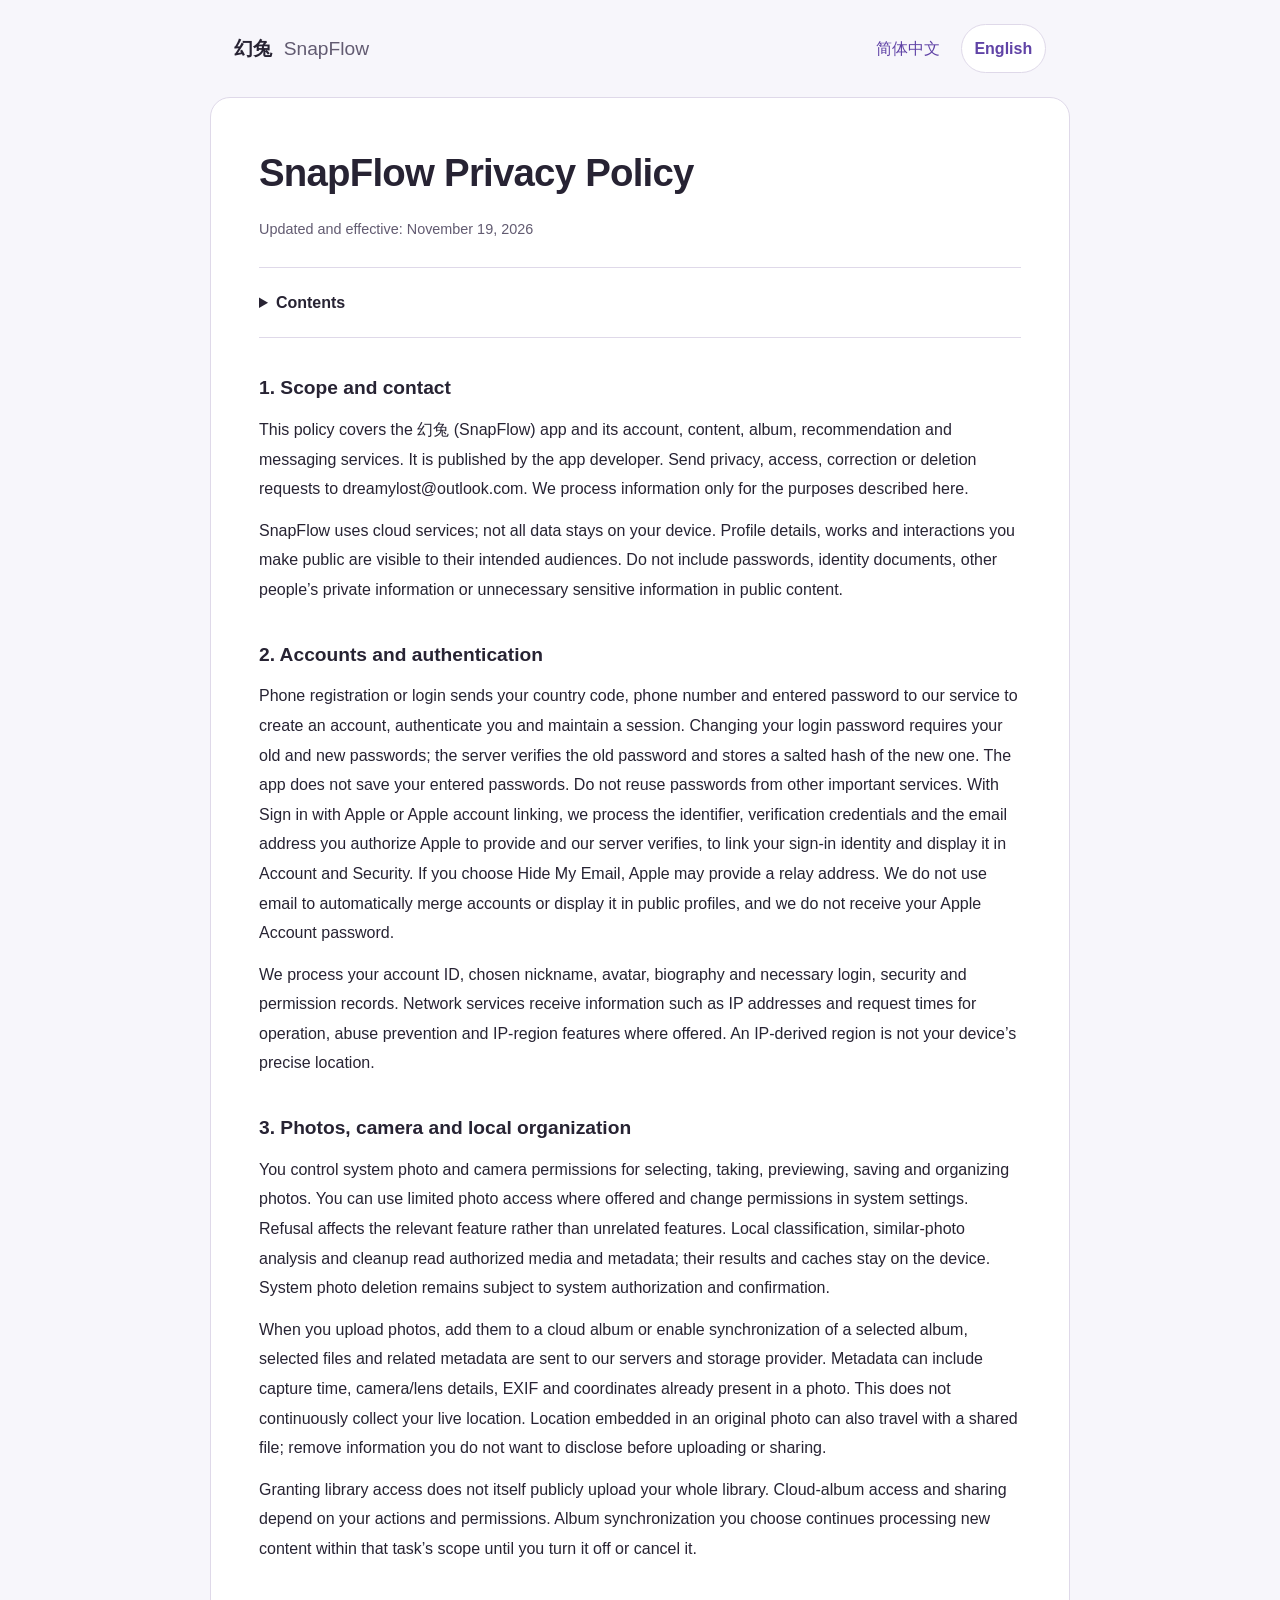
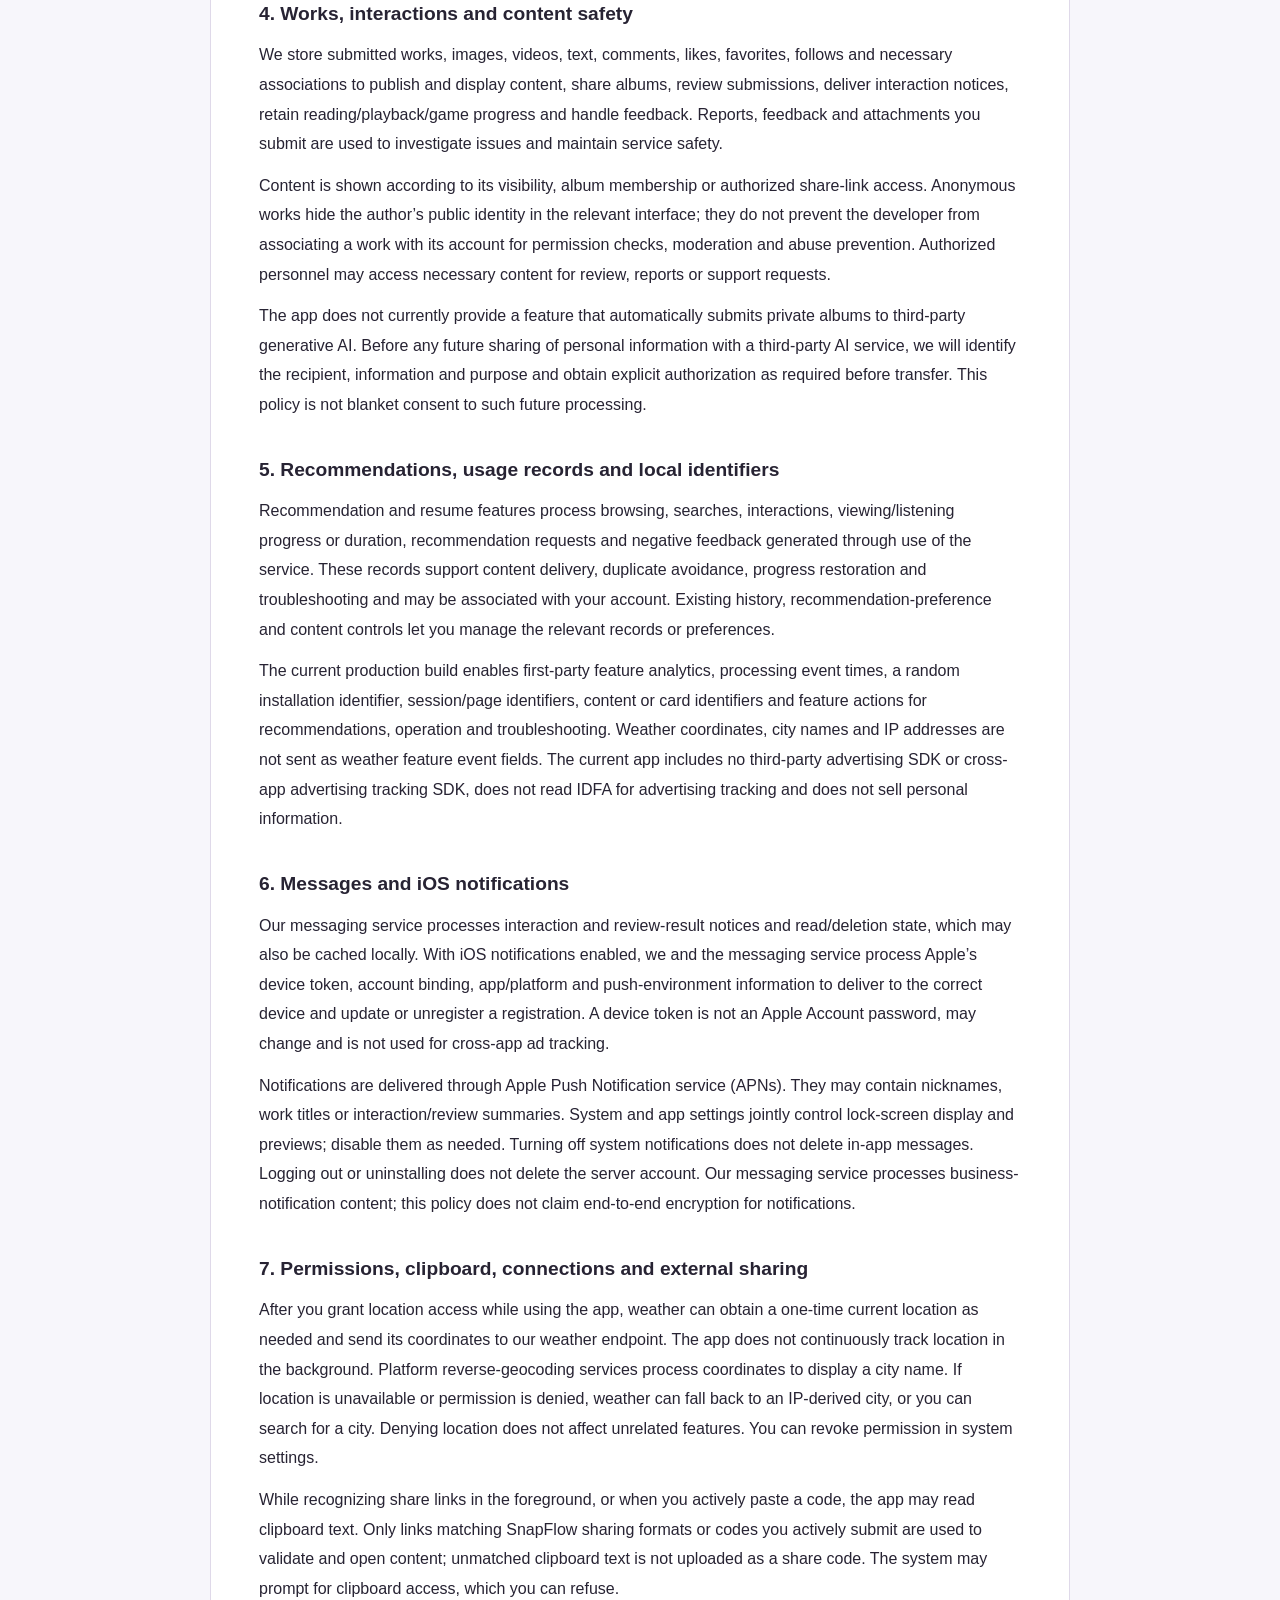
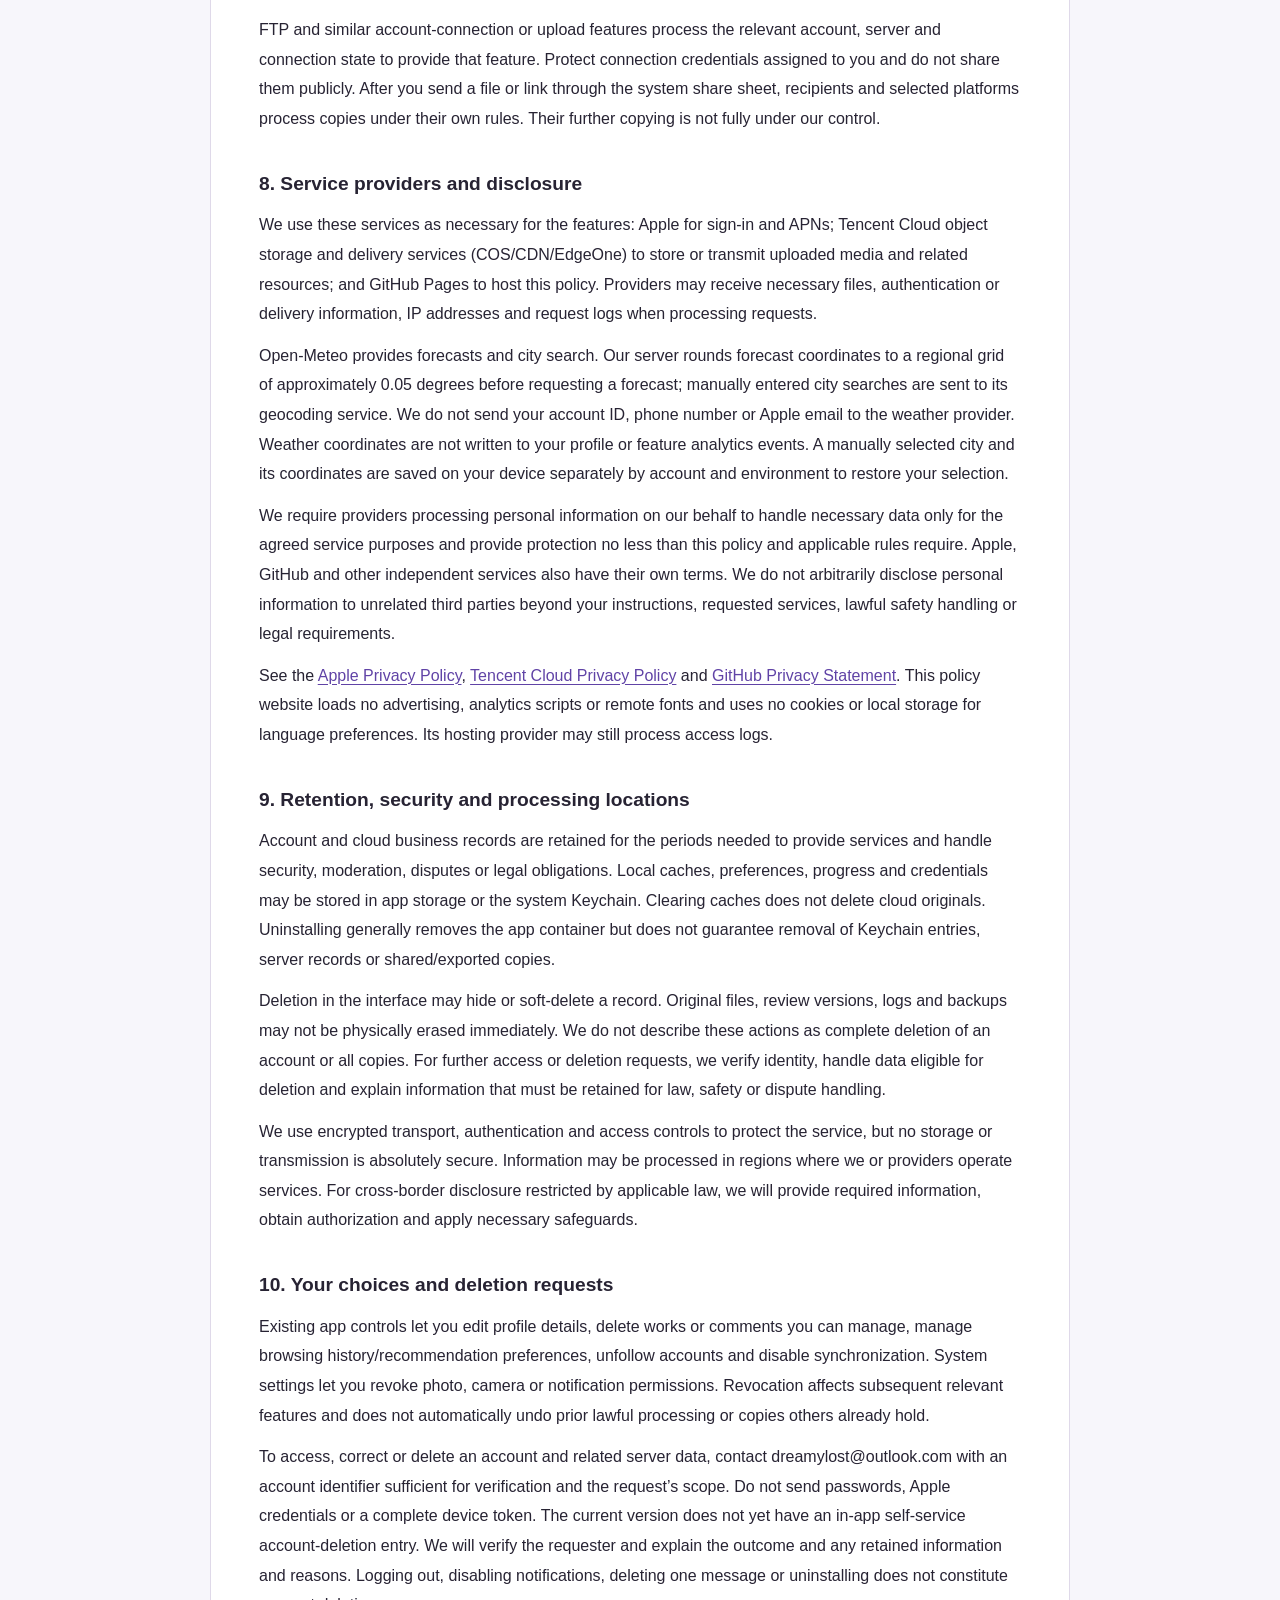
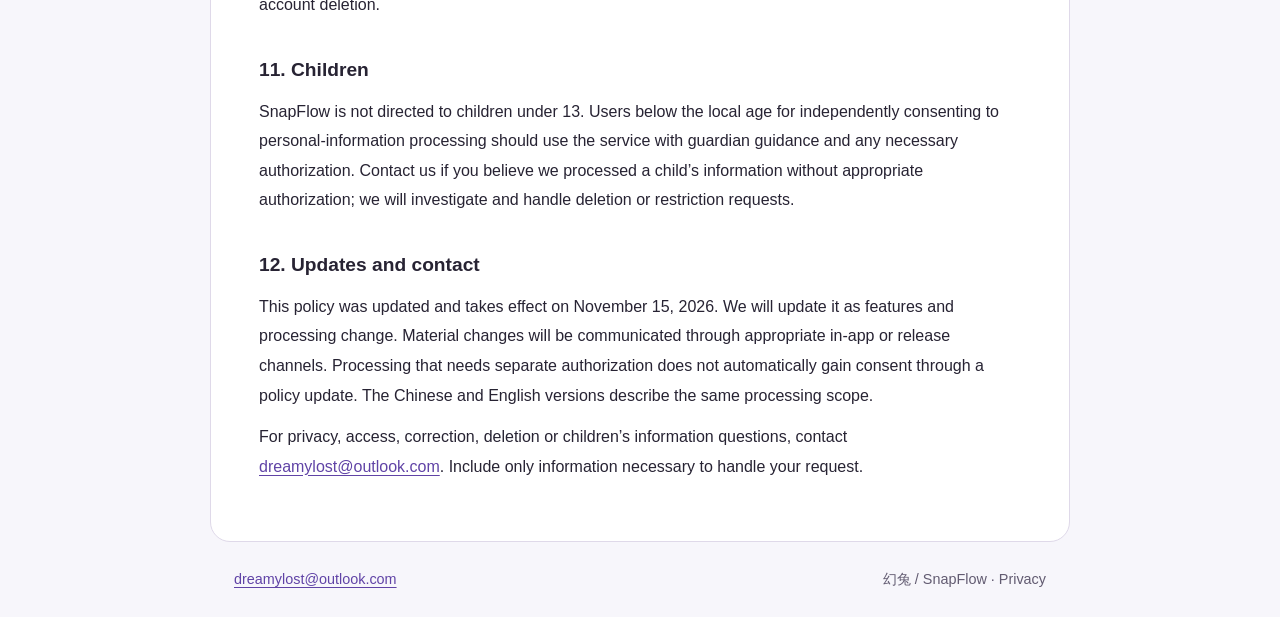
==== commit 36631b96: "docs: describe foreground weather location and current analytics" ====
--- a/en.html
+++ b/en.html
@@ -17,7 +17,7 @@
   <header><a class="brand" href="index.html">幻兔 <span>SnapFlow</span></a>
     <nav aria-label="语言 / Language"><a href="zh-CN.html" hreflang="zh-CN">简体中文</a><a href="en.html" hreflang="en" aria-current="page">English</a></nav>
   </header>
-  <main id="policy"><h1>SnapFlow Privacy Policy</h1><p class="date">Updated and effective: November 15, 2026</p><details><summary>Contents</summary><ul><li><a href="#scope">1. Scope and contact</a></li><li><a href="#account">2. Accounts and authentication</a></li><li><a href="#photos">3. Photos, camera and local organization</a></li><li><a href="#content">4. Works, interactions and content safety</a></li><li><a href="#recommendations">5. Recommendations, usage records and local identifiers</a></li><li><a href="#messages">6. Messages and iOS notifications</a></li><li><a href="#permissions">7. Clipboard, connections and external sharing</a></li><li><a href="#providers">8. Service providers and disclosure</a></li><li><a href="#retention">9. Retention, security and processing locations</a></li><li><a href="#choices">10. Your choices and deletion requests</a></li><li><a href="#children">11. Children</a></li><li><a href="#updates">12. Updates and contact</a></li></ul></details><section aria-labelledby="scope"><h2 id="scope">1. Scope and contact</h2><p>This policy covers the 幻兔 (SnapFlow) app and its account, content, album, recommendation and messaging services. It is published by the app developer. Send privacy, access, correction or deletion requests to dreamylost@outlook.com. We process information only for the purposes described here.</p><p>SnapFlow uses cloud services; not all data stays on your device. Profile details, works and interactions you make public are visible to their intended audiences. Do not include passwords, identity documents, other people’s private information or unnecessary sensitive information in public content.</p></section><section aria-labelledby="account"><h2 id="account">2. Accounts and authentication</h2><p>Phone registration or login sends your country code, phone number and entered password to our service to create an account, authenticate you and maintain a session. Changing your login password requires your old and new passwords; the server verifies the old password and stores a salted hash of the new one. The app does not save your entered passwords. Do not reuse passwords from other important services. With Sign in with Apple or Apple account linking, we process the identifier, verification credentials and the email address you authorize Apple to provide and our server verifies, to link your sign-in identity and display it in Account and Security. If you choose Hide My Email, Apple may provide a relay address. We do not use email to automatically merge accounts or display it in public profiles, and we do not receive your Apple Account password.</p><p>We process your account ID, chosen nickname, avatar, biography and necessary login, security and permission records. Network services receive information such as IP addresses and request times for operation, abuse prevention and IP-region features where offered. An IP-derived region is not your device’s precise location.</p></section><section aria-labelledby="photos"><h2 id="photos">3. Photos, camera and local organization</h2><p>You control system photo and camera permissions for selecting, taking, previewing, saving and organizing photos. You can use limited photo access where offered and change permissions in system settings. Refusal affects the relevant feature rather than unrelated features. Local classification, similar-photo analysis and cleanup read authorized media and metadata; their results and caches stay on the device. System photo deletion remains subject to system authorization and confirmation.</p><p>When you upload photos, add them to a cloud album or enable synchronization of a selected album, selected files and related metadata are sent to our servers and storage provider. Metadata can include capture time, camera/lens details, EXIF and coordinates already present in a photo. This does not continuously collect your live location. Location embedded in an original photo can also travel with a shared file; remove information you do not want to disclose before uploading or sharing.</p><p>Granting library access does not itself publicly upload your whole library. Cloud-album access and sharing depend on your actions and permissions. Album synchronization you choose continues processing new content within that task’s scope until you turn it off or cancel it.</p></section><section aria-labelledby="content"><h2 id="content">4. Works, interactions and content safety</h2><p>We store submitted works, images, videos, text, comments, likes, favorites, follows and necessary associations to publish and display content, share albums, review submissions, deliver interaction notices, retain reading/playback/game progress and handle feedback. Reports, feedback and attachments you submit are used to investigate issues and maintain service safety.</p><p>Content is shown according to its visibility, album membership or authorized share-link access. Anonymous works hide the author’s public identity in the relevant interface; they do not prevent the developer from associating a work with its account for permission checks, moderation and abuse prevention. Authorized personnel may access necessary content for review, reports or support requests.</p><p>The app does not currently provide a feature that automatically submits private albums to third-party generative AI. Before any future sharing of personal information with a third-party AI service, we will identify the recipient, information and purpose and obtain explicit authorization as required before transfer. This policy is not blanket consent to such future processing.</p></section><section aria-labelledby="recommendations"><h2 id="recommendations">5. Recommendations, usage records and local identifiers</h2><p>Recommendation and resume features process browsing, searches, interactions, viewing/listening progress or duration, recommendation requests and negative feedback generated through use of the service. These records support content delivery, duplicate avoidance, progress restoration and troubleshooting and may be associated with your account. Existing history, recommendation-preference and content controls let you manage the relevant records or preferences.</p><p>Optional first-party event analytics in the code is off by default in the currently released build. Before enabling it later, we will explain the scope, such as event times, random installation identifiers, session/page identifiers and feature actions, and obtain authorization where required. The current app contains no third-party advertising or cross-app advertising-tracking SDK, does not read the IDFA for ad tracking and does not sell personal information.</p></section><section aria-labelledby="messages"><h2 id="messages">6. Messages and iOS notifications</h2><p>Our messaging service processes interaction and review-result notices and read/deletion state, which may also be cached locally. With iOS notifications enabled, we and the messaging service process Apple’s device token, account binding, app/platform and push-environment information to deliver to the correct device and update or unregister a registration. A device token is not an Apple Account password, may change and is not used for cross-app ad tracking.</p><p>Notifications are delivered through Apple Push Notification service (APNs). They may contain nicknames, work titles or interaction/review summaries. System and app settings jointly control lock-screen display and previews; disable them as needed. Turning off system notifications does not delete in-app messages. Logging out or uninstalling does not delete the server account. Our messaging service processes business-notification content; this policy does not claim end-to-end encryption for notifications.</p></section><section aria-labelledby="permissions"><h2 id="permissions">7. Clipboard, connections and external sharing</h2><p>While recognizing share links in the foreground, or when you actively paste a code, the app may read clipboard text. Only links matching SnapFlow sharing formats or codes you actively submit are used to validate and open content; unmatched clipboard text is not uploaded as a share code. The system may prompt for clipboard access, which you can refuse.</p><p>FTP and similar account-connection or upload features process the relevant account, server and connection state to provide that feature. Protect connection credentials assigned to you and do not share them publicly. After you send a file or link through the system share sheet, recipients and selected platforms process copies under their own rules. Their further copying is not fully under our control.</p></section><section aria-labelledby="providers"><h2 id="providers">8. Service providers and disclosure</h2><p>We use these services as necessary for the features: Apple for sign-in and APNs; Tencent Cloud object storage and delivery services (COS/CDN/EdgeOne) to store or transmit uploaded media and related resources; and GitHub Pages to host this policy. Providers may receive necessary files, authentication or delivery information, IP addresses and request logs when processing requests.</p><p>We require providers processing personal information on our behalf to handle necessary data only for the agreed service purposes and provide protection no less than this policy and applicable rules require. Apple, GitHub and other independent services also have their own terms. We do not arbitrarily disclose personal information to unrelated third parties beyond your instructions, requested services, lawful safety handling or legal requirements.</p><p>See the <a href="https://www.apple.com/legal/privacy/">Apple Privacy Policy</a>, <a href="https://www.tencentcloud.com/document/product/301/17345">Tencent Cloud Privacy Policy</a> and <a href="https://docs.github.com/en/site-policy/privacy-policies/github-general-privacy-statement">GitHub Privacy Statement</a>. This policy website loads no advertising, analytics scripts or remote fonts and uses no cookies or local storage for language preferences. Its hosting provider may still process access logs.</p></section><section aria-labelledby="retention"><h2 id="retention">9. Retention, security and processing locations</h2><p>Account and cloud business records are retained for the periods needed to provide services and handle security, moderation, disputes or legal obligations. Local caches, preferences, progress and credentials may be stored in app storage or the system Keychain. Clearing caches does not delete cloud originals. Uninstalling generally removes the app container but does not guarantee removal of Keychain entries, server records or shared/exported copies.</p><p>Deletion in the interface may hide or soft-delete a record. Original files, review versions, logs and backups may not be physically erased immediately. We do not describe these actions as complete deletion of an account or all copies. For further access or deletion requests, we verify identity, handle data eligible for deletion and explain information that must be retained for law, safety or dispute handling.</p><p>We use encrypted transport, authentication and access controls to protect the service, but no storage or transmission is absolutely secure. Information may be processed in regions where we or providers operate services. For cross-border disclosure restricted by applicable law, we will provide required information, obtain authorization and apply necessary safeguards.</p></section><section aria-labelledby="choices"><h2 id="choices">10. Your choices and deletion requests</h2><p>Existing app controls let you edit profile details, delete works or comments you can manage, manage browsing history/recommendation preferences, unfollow accounts and disable synchronization. System settings let you revoke photo, camera or notification permissions. Revocation affects subsequent relevant features and does not automatically undo prior lawful processing or copies others already hold.</p><p>To access, correct or delete an account and related server data, contact dreamylost@outlook.com with an account identifier sufficient for verification and the request’s scope. Do not send passwords, Apple credentials or a complete device token. The current version does not yet have an in-app self-service account-deletion entry. We will verify the requester and explain the outcome and any retained information and reasons. Logging out, disabling notifications, deleting one message or uninstalling does not constitute account deletion.</p></section><section aria-labelledby="children"><h2 id="children">11. Children</h2><p>SnapFlow is not directed to children under 13. Users below the local age for independently consenting to personal-information processing should use the service with guardian guidance and any necessary authorization. Contact us if you believe we processed a child’s information without appropriate authorization; we will investigate and handle deletion or restriction requests.</p></section><section aria-labelledby="updates"><h2 id="updates">12. Updates and contact</h2><p>This policy was updated and takes effect on November 15, 2026. We will update it as features and processing change. Material changes will be communicated through appropriate in-app or release channels. Processing that needs separate authorization does not automatically gain consent through a policy update. The Chinese and English versions describe the same processing scope.</p><p>For privacy, access, correction, deletion or children’s information questions, contact <a href="mailto:dreamylost@outlook.com">dreamylost@outlook.com</a>. Include only information necessary to handle your request.</p></section></main>
+  <main id="policy"><h1>SnapFlow Privacy Policy</h1><p class="date">Updated and effective: November 19, 2026</p><details><summary>Contents</summary><ul><li><a href="#scope">1. Scope and contact</a></li><li><a href="#account">2. Accounts and authentication</a></li><li><a href="#photos">3. Photos, camera and local organization</a></li><li><a href="#content">4. Works, interactions and content safety</a></li><li><a href="#recommendations">5. Recommendations, usage records and local identifiers</a></li><li><a href="#messages">6. Messages and iOS notifications</a></li><li><a href="#permissions">7. Permissions, clipboard, connections and external sharing</a></li><li><a href="#providers">8. Service providers and disclosure</a></li><li><a href="#retention">9. Retention, security and processing locations</a></li><li><a href="#choices">10. Your choices and deletion requests</a></li><li><a href="#children">11. Children</a></li><li><a href="#updates">12. Updates and contact</a></li></ul></details><section aria-labelledby="scope"><h2 id="scope">1. Scope and contact</h2><p>This policy covers the 幻兔 (SnapFlow) app and its account, content, album, recommendation and messaging services. It is published by the app developer. Send privacy, access, correction or deletion requests to dreamylost@outlook.com. We process information only for the purposes described here.</p><p>SnapFlow uses cloud services; not all data stays on your device. Profile details, works and interactions you make public are visible to their intended audiences. Do not include passwords, identity documents, other people’s private information or unnecessary sensitive information in public content.</p></section><section aria-labelledby="account"><h2 id="account">2. Accounts and authentication</h2><p>Phone registration or login sends your country code, phone number and entered password to our service to create an account, authenticate you and maintain a session. Changing your login password requires your old and new passwords; the server verifies the old password and stores a salted hash of the new one. The app does not save your entered passwords. Do not reuse passwords from other important services. With Sign in with Apple or Apple account linking, we process the identifier, verification credentials and the email address you authorize Apple to provide and our server verifies, to link your sign-in identity and display it in Account and Security. If you choose Hide My Email, Apple may provide a relay address. We do not use email to automatically merge accounts or display it in public profiles, and we do not receive your Apple Account password.</p><p>We process your account ID, chosen nickname, avatar, biography and necessary login, security and permission records. Network services receive information such as IP addresses and request times for operation, abuse prevention and IP-region features where offered. An IP-derived region is not your device’s precise location.</p></section><section aria-labelledby="photos"><h2 id="photos">3. Photos, camera and local organization</h2><p>You control system photo and camera permissions for selecting, taking, previewing, saving and organizing photos. You can use limited photo access where offered and change permissions in system settings. Refusal affects the relevant feature rather than unrelated features. Local classification, similar-photo analysis and cleanup read authorized media and metadata; their results and caches stay on the device. System photo deletion remains subject to system authorization and confirmation.</p><p>When you upload photos, add them to a cloud album or enable synchronization of a selected album, selected files and related metadata are sent to our servers and storage provider. Metadata can include capture time, camera/lens details, EXIF and coordinates already present in a photo. This does not continuously collect your live location. Location embedded in an original photo can also travel with a shared file; remove information you do not want to disclose before uploading or sharing.</p><p>Granting library access does not itself publicly upload your whole library. Cloud-album access and sharing depend on your actions and permissions. Album synchronization you choose continues processing new content within that task’s scope until you turn it off or cancel it.</p></section><section aria-labelledby="content"><h2 id="content">4. Works, interactions and content safety</h2><p>We store submitted works, images, videos, text, comments, likes, favorites, follows and necessary associations to publish and display content, share albums, review submissions, deliver interaction notices, retain reading/playback/game progress and handle feedback. Reports, feedback and attachments you submit are used to investigate issues and maintain service safety.</p><p>Content is shown according to its visibility, album membership or authorized share-link access. Anonymous works hide the author’s public identity in the relevant interface; they do not prevent the developer from associating a work with its account for permission checks, moderation and abuse prevention. Authorized personnel may access necessary content for review, reports or support requests.</p><p>The app does not currently provide a feature that automatically submits private albums to third-party generative AI. Before any future sharing of personal information with a third-party AI service, we will identify the recipient, information and purpose and obtain explicit authorization as required before transfer. This policy is not blanket consent to such future processing.</p></section><section aria-labelledby="recommendations"><h2 id="recommendations">5. Recommendations, usage records and local identifiers</h2><p>Recommendation and resume features process browsing, searches, interactions, viewing/listening progress or duration, recommendation requests and negative feedback generated through use of the service. These records support content delivery, duplicate avoidance, progress restoration and troubleshooting and may be associated with your account. Existing history, recommendation-preference and content controls let you manage the relevant records or preferences.</p><p>The current production build enables first-party feature analytics, processing event times, a random installation identifier, session/page identifiers, content or card identifiers and feature actions for recommendations, operation and troubleshooting. Weather coordinates, city names and IP addresses are not sent as weather feature event fields. The current app includes no third-party advertising SDK or cross-app advertising tracking SDK, does not read IDFA for advertising tracking and does not sell personal information.</p></section><section aria-labelledby="messages"><h2 id="messages">6. Messages and iOS notifications</h2><p>Our messaging service processes interaction and review-result notices and read/deletion state, which may also be cached locally. With iOS notifications enabled, we and the messaging service process Apple’s device token, account binding, app/platform and push-environment information to deliver to the correct device and update or unregister a registration. A device token is not an Apple Account password, may change and is not used for cross-app ad tracking.</p><p>Notifications are delivered through Apple Push Notification service (APNs). They may contain nicknames, work titles or interaction/review summaries. System and app settings jointly control lock-screen display and previews; disable them as needed. Turning off system notifications does not delete in-app messages. Logging out or uninstalling does not delete the server account. Our messaging service processes business-notification content; this policy does not claim end-to-end encryption for notifications.</p></section><section aria-labelledby="permissions"><h2 id="permissions">7. Permissions, clipboard, connections and external sharing</h2><p>After you grant location access while using the app, weather can obtain a one-time current location as needed and send its coordinates to our weather endpoint. The app does not continuously track location in the background. Platform reverse-geocoding services process coordinates to display a city name. If location is unavailable or permission is denied, weather can fall back to an IP-derived city, or you can search for a city. Denying location does not affect unrelated features. You can revoke permission in system settings.</p><p>While recognizing share links in the foreground, or when you actively paste a code, the app may read clipboard text. Only links matching SnapFlow sharing formats or codes you actively submit are used to validate and open content; unmatched clipboard text is not uploaded as a share code. The system may prompt for clipboard access, which you can refuse.</p><p>FTP and similar account-connection or upload features process the relevant account, server and connection state to provide that feature. Protect connection credentials assigned to you and do not share them publicly. After you send a file or link through the system share sheet, recipients and selected platforms process copies under their own rules. Their further copying is not fully under our control.</p></section><section aria-labelledby="providers"><h2 id="providers">8. Service providers and disclosure</h2><p>We use these services as necessary for the features: Apple for sign-in and APNs; Tencent Cloud object storage and delivery services (COS/CDN/EdgeOne) to store or transmit uploaded media and related resources; and GitHub Pages to host this policy. Providers may receive necessary files, authentication or delivery information, IP addresses and request logs when processing requests.</p><p>Open-Meteo provides forecasts and city search. Our server rounds forecast coordinates to a regional grid of approximately 0.05 degrees before requesting a forecast; manually entered city searches are sent to its geocoding service. We do not send your account ID, phone number or Apple email to the weather provider. Weather coordinates are not written to your profile or feature analytics events. A manually selected city and its coordinates are saved on your device separately by account and environment to restore your selection.</p><p>We require providers processing personal information on our behalf to handle necessary data only for the agreed service purposes and provide protection no less than this policy and applicable rules require. Apple, GitHub and other independent services also have their own terms. We do not arbitrarily disclose personal information to unrelated third parties beyond your instructions, requested services, lawful safety handling or legal requirements.</p><p>See the <a href="https://www.apple.com/legal/privacy/">Apple Privacy Policy</a>, <a href="https://www.tencentcloud.com/document/product/301/17345">Tencent Cloud Privacy Policy</a> and <a href="https://docs.github.com/en/site-policy/privacy-policies/github-general-privacy-statement">GitHub Privacy Statement</a>. This policy website loads no advertising, analytics scripts or remote fonts and uses no cookies or local storage for language preferences. Its hosting provider may still process access logs.</p></section><section aria-labelledby="retention"><h2 id="retention">9. Retention, security and processing locations</h2><p>Account and cloud business records are retained for the periods needed to provide services and handle security, moderation, disputes or legal obligations. Local caches, preferences, progress and credentials may be stored in app storage or the system Keychain. Clearing caches does not delete cloud originals. Uninstalling generally removes the app container but does not guarantee removal of Keychain entries, server records or shared/exported copies.</p><p>Deletion in the interface may hide or soft-delete a record. Original files, review versions, logs and backups may not be physically erased immediately. We do not describe these actions as complete deletion of an account or all copies. For further access or deletion requests, we verify identity, handle data eligible for deletion and explain information that must be retained for law, safety or dispute handling.</p><p>We use encrypted transport, authentication and access controls to protect the service, but no storage or transmission is absolutely secure. Information may be processed in regions where we or providers operate services. For cross-border disclosure restricted by applicable law, we will provide required information, obtain authorization and apply necessary safeguards.</p></section><section aria-labelledby="choices"><h2 id="choices">10. Your choices and deletion requests</h2><p>Existing app controls let you edit profile details, delete works or comments you can manage, manage browsing history/recommendation preferences, unfollow accounts and disable synchronization. System settings let you revoke photo, camera or notification permissions. Revocation affects subsequent relevant features and does not automatically undo prior lawful processing or copies others already hold.</p><p>To access, correct or delete an account and related server data, contact dreamylost@outlook.com with an account identifier sufficient for verification and the request’s scope. Do not send passwords, Apple credentials or a complete device token. The current version does not yet have an in-app self-service account-deletion entry. We will verify the requester and explain the outcome and any retained information and reasons. Logging out, disabling notifications, deleting one message or uninstalling does not constitute account deletion.</p></section><section aria-labelledby="children"><h2 id="children">11. Children</h2><p>SnapFlow is not directed to children under 13. Users below the local age for independently consenting to personal-information processing should use the service with guardian guidance and any necessary authorization. Contact us if you believe we processed a child’s information without appropriate authorization; we will investigate and handle deletion or restriction requests.</p></section><section aria-labelledby="updates"><h2 id="updates">12. Updates and contact</h2><p>This policy was updated and takes effect on November 15, 2026. We will update it as features and processing change. Material changes will be communicated through appropriate in-app or release channels. Processing that needs separate authorization does not automatically gain consent through a policy update. The Chinese and English versions describe the same processing scope.</p><p>For privacy, access, correction, deletion or children’s information questions, contact <a href="mailto:dreamylost@outlook.com">dreamylost@outlook.com</a>. Include only information necessary to handle your request.</p></section></main>
   <footer><a href="mailto:dreamylost@outlook.com">dreamylost@outlook.com</a>
     <span>幻兔 / SnapFlow · Privacy</span></footer>
 </body>
